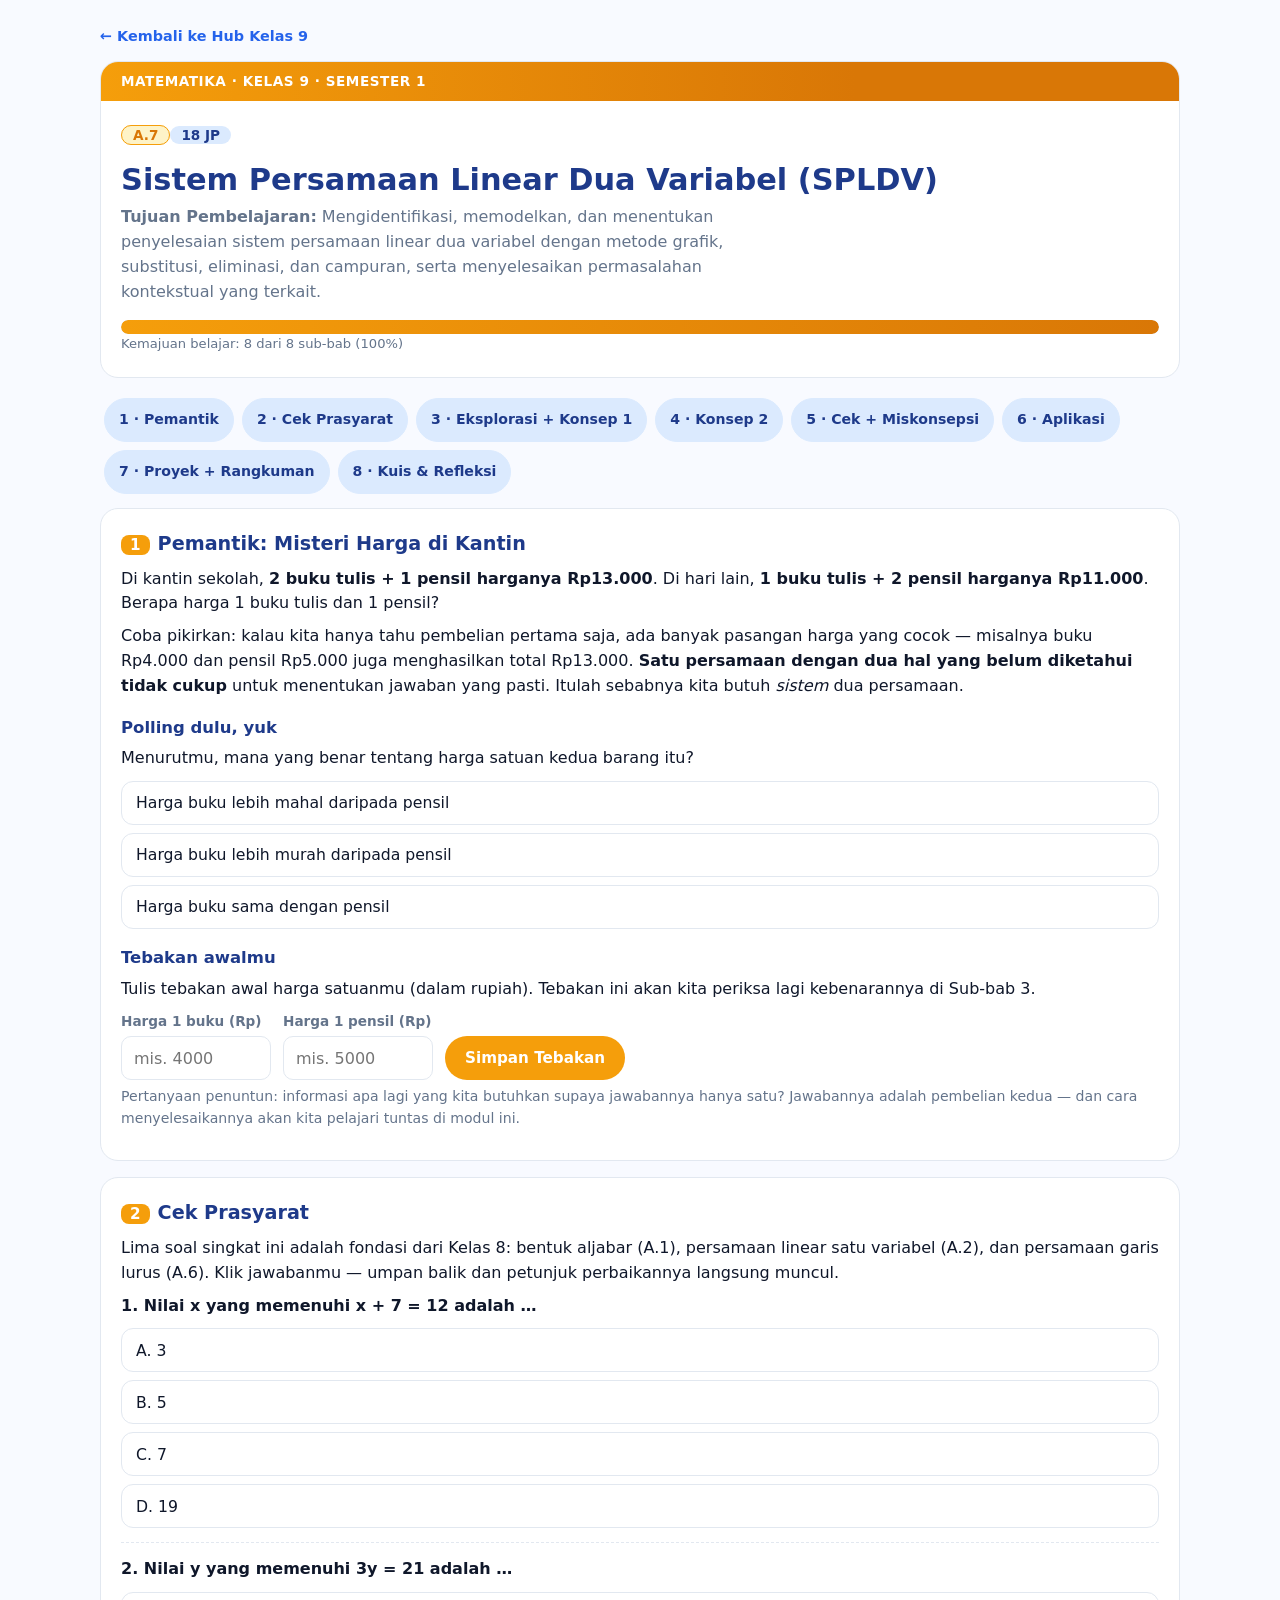
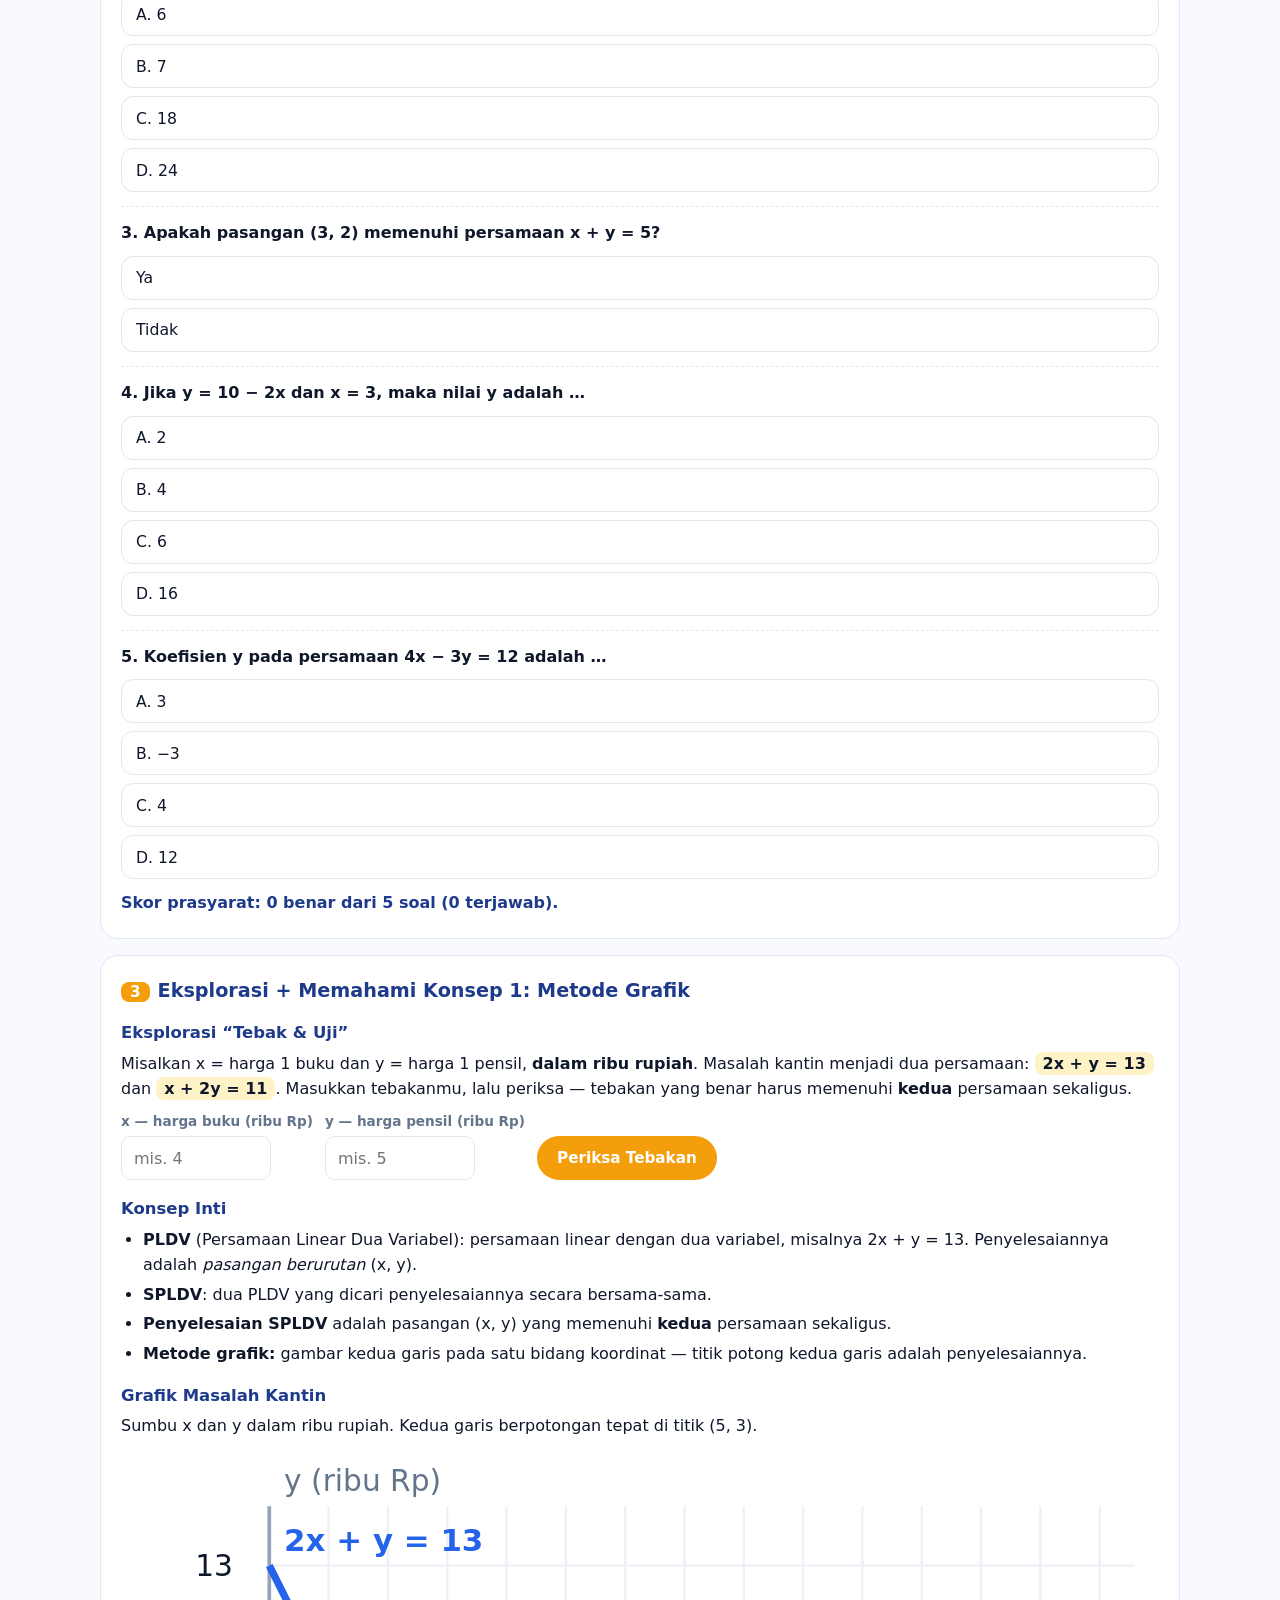
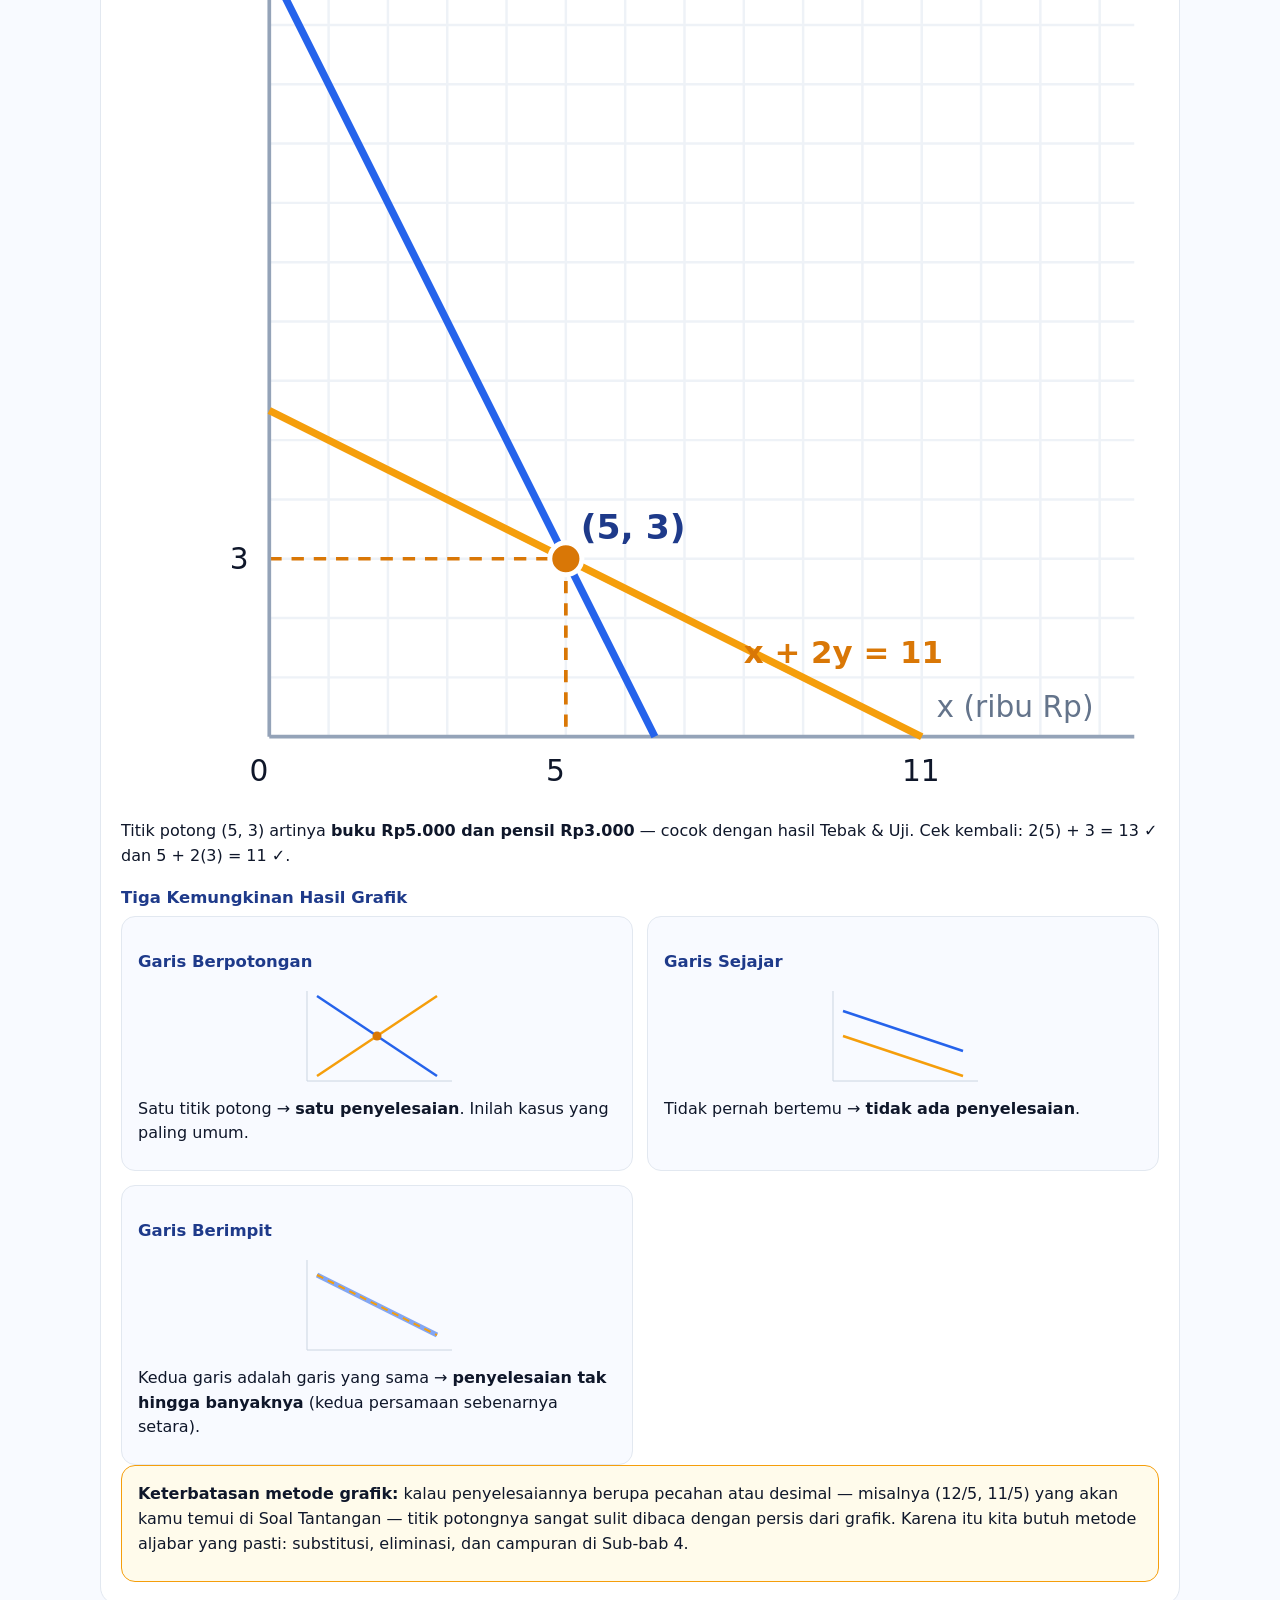
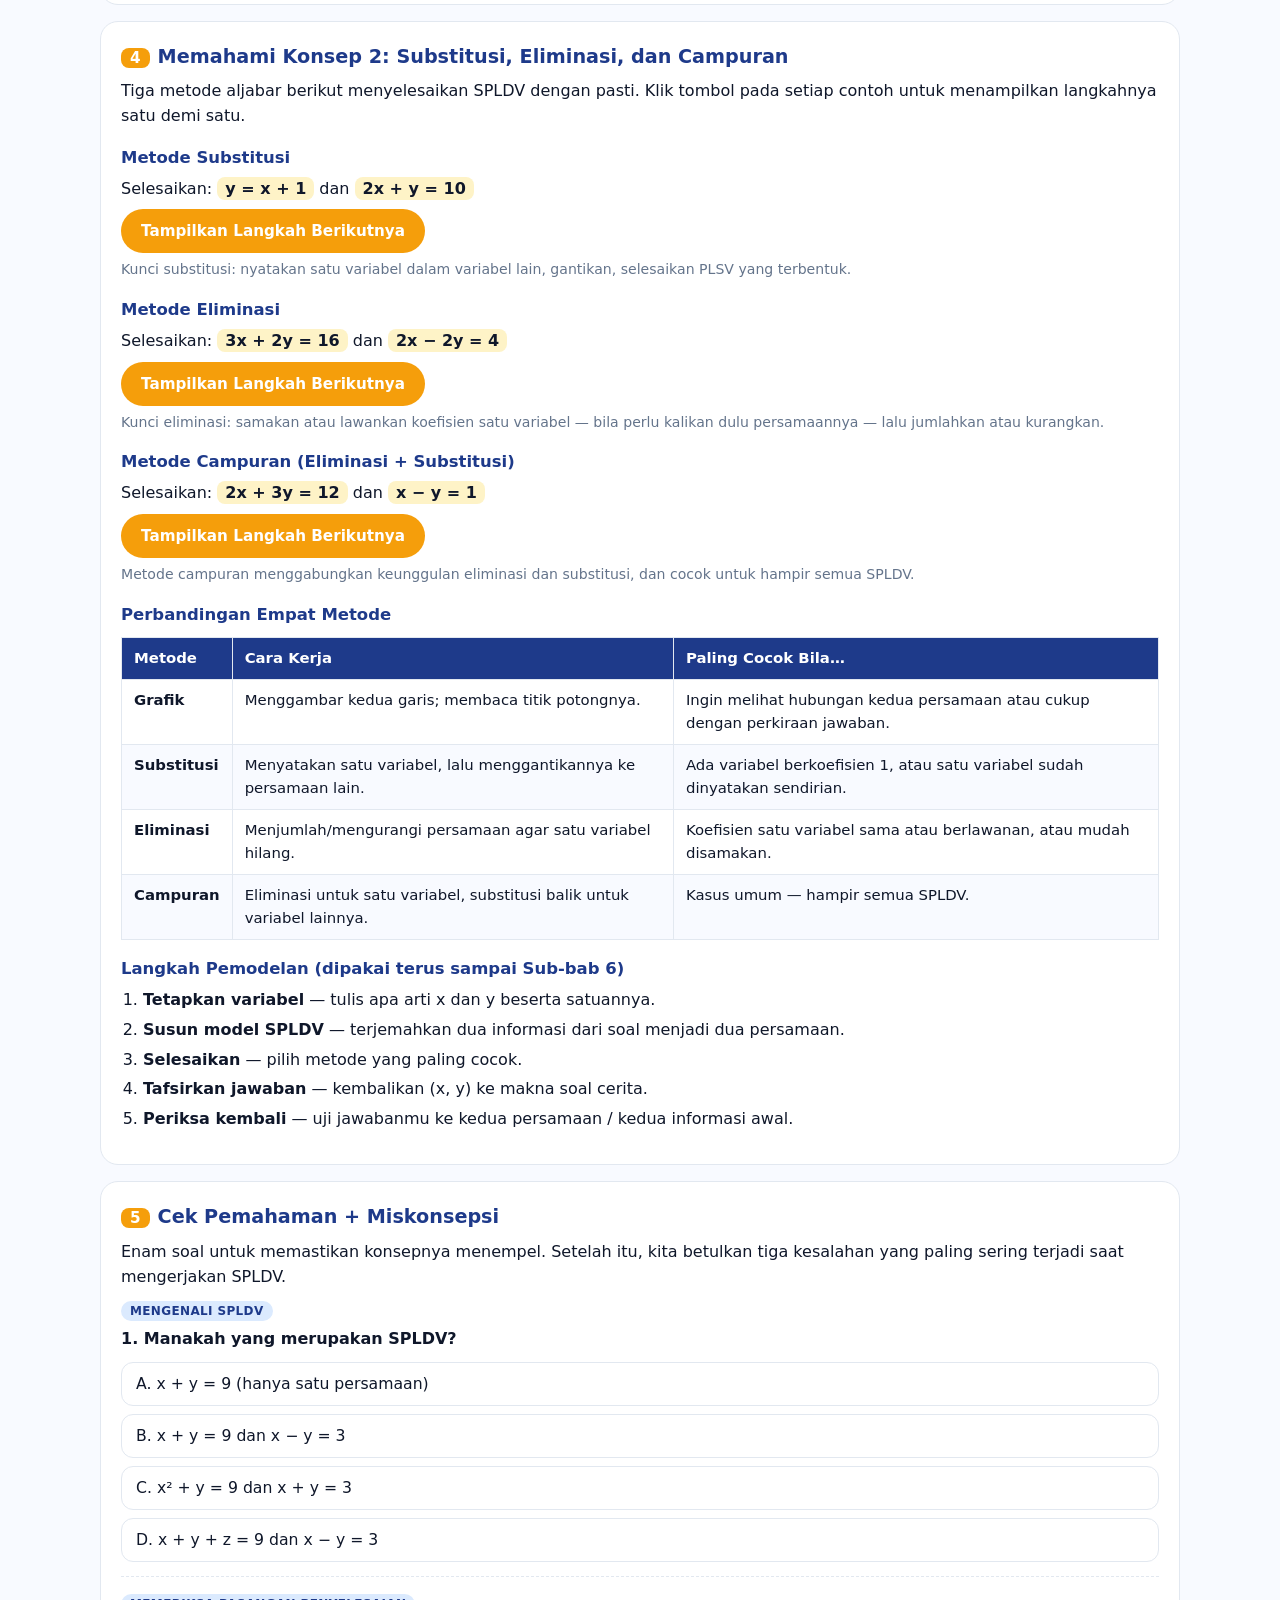
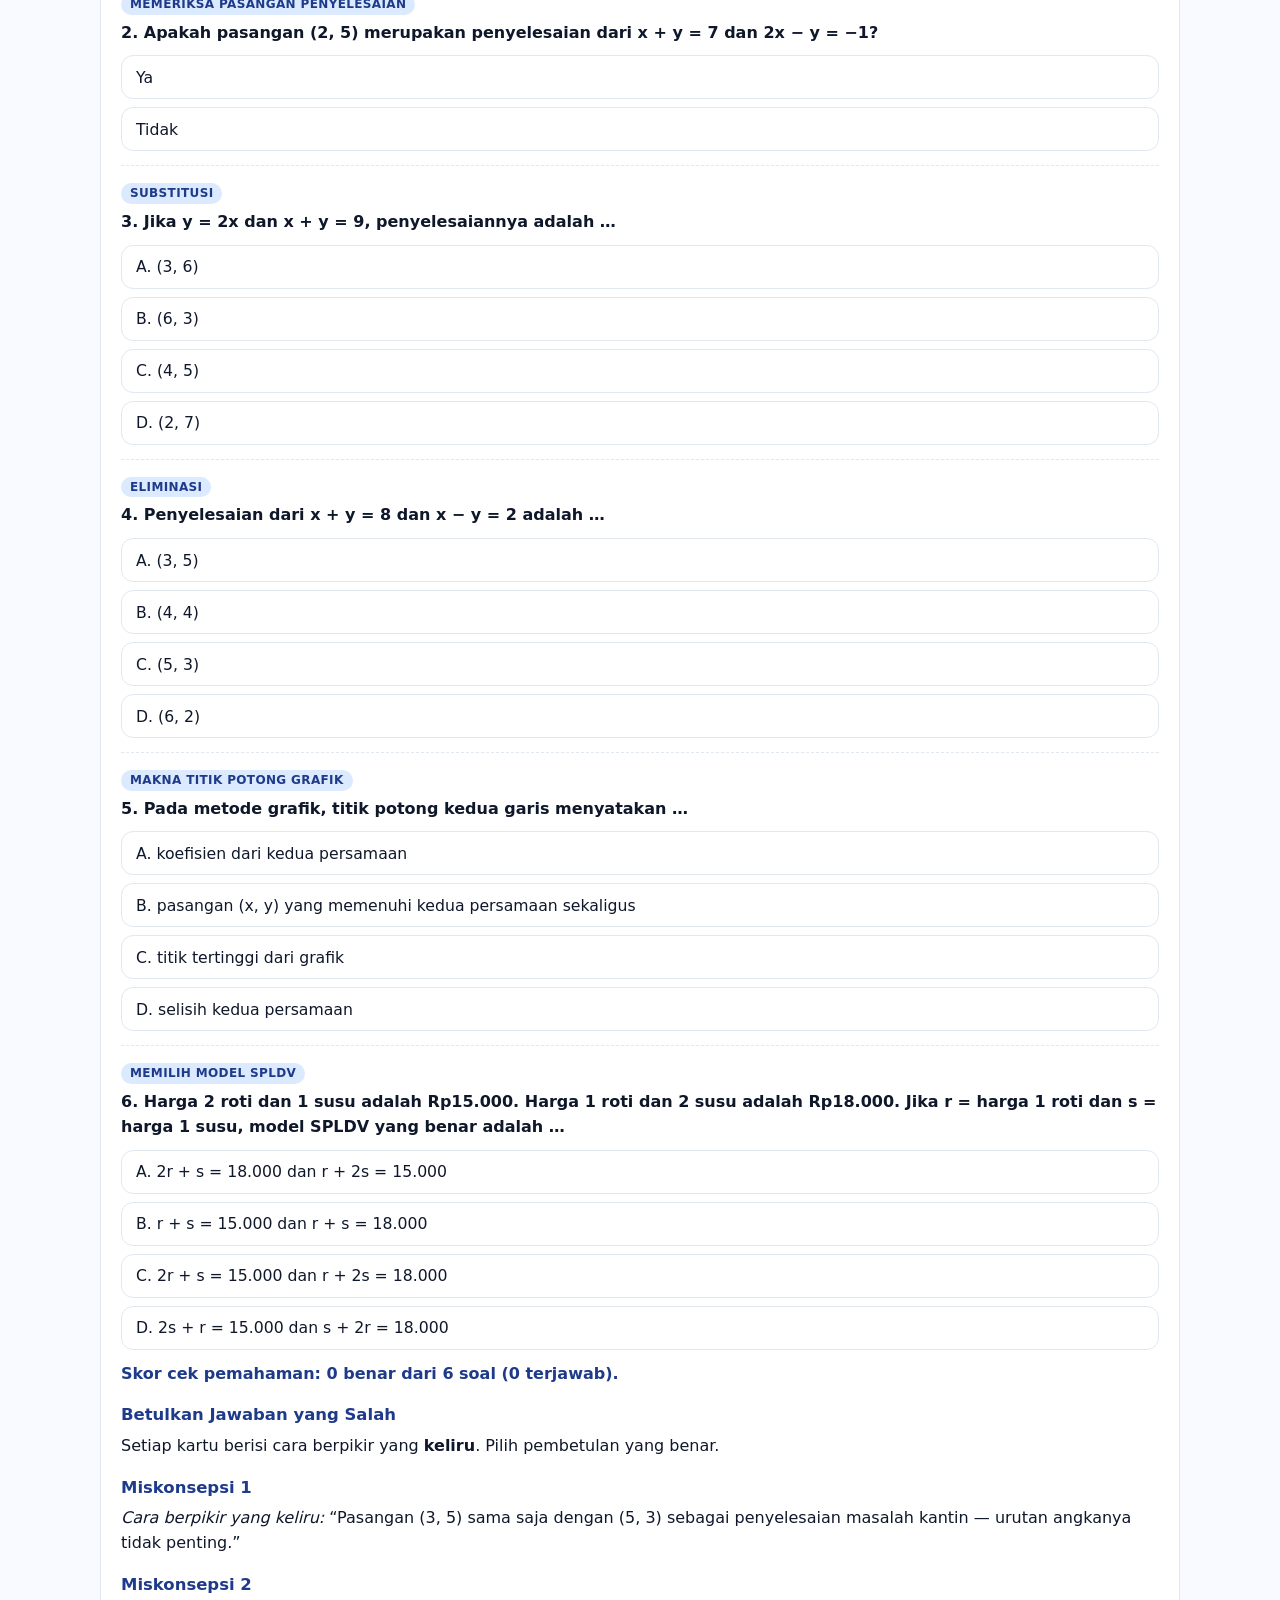
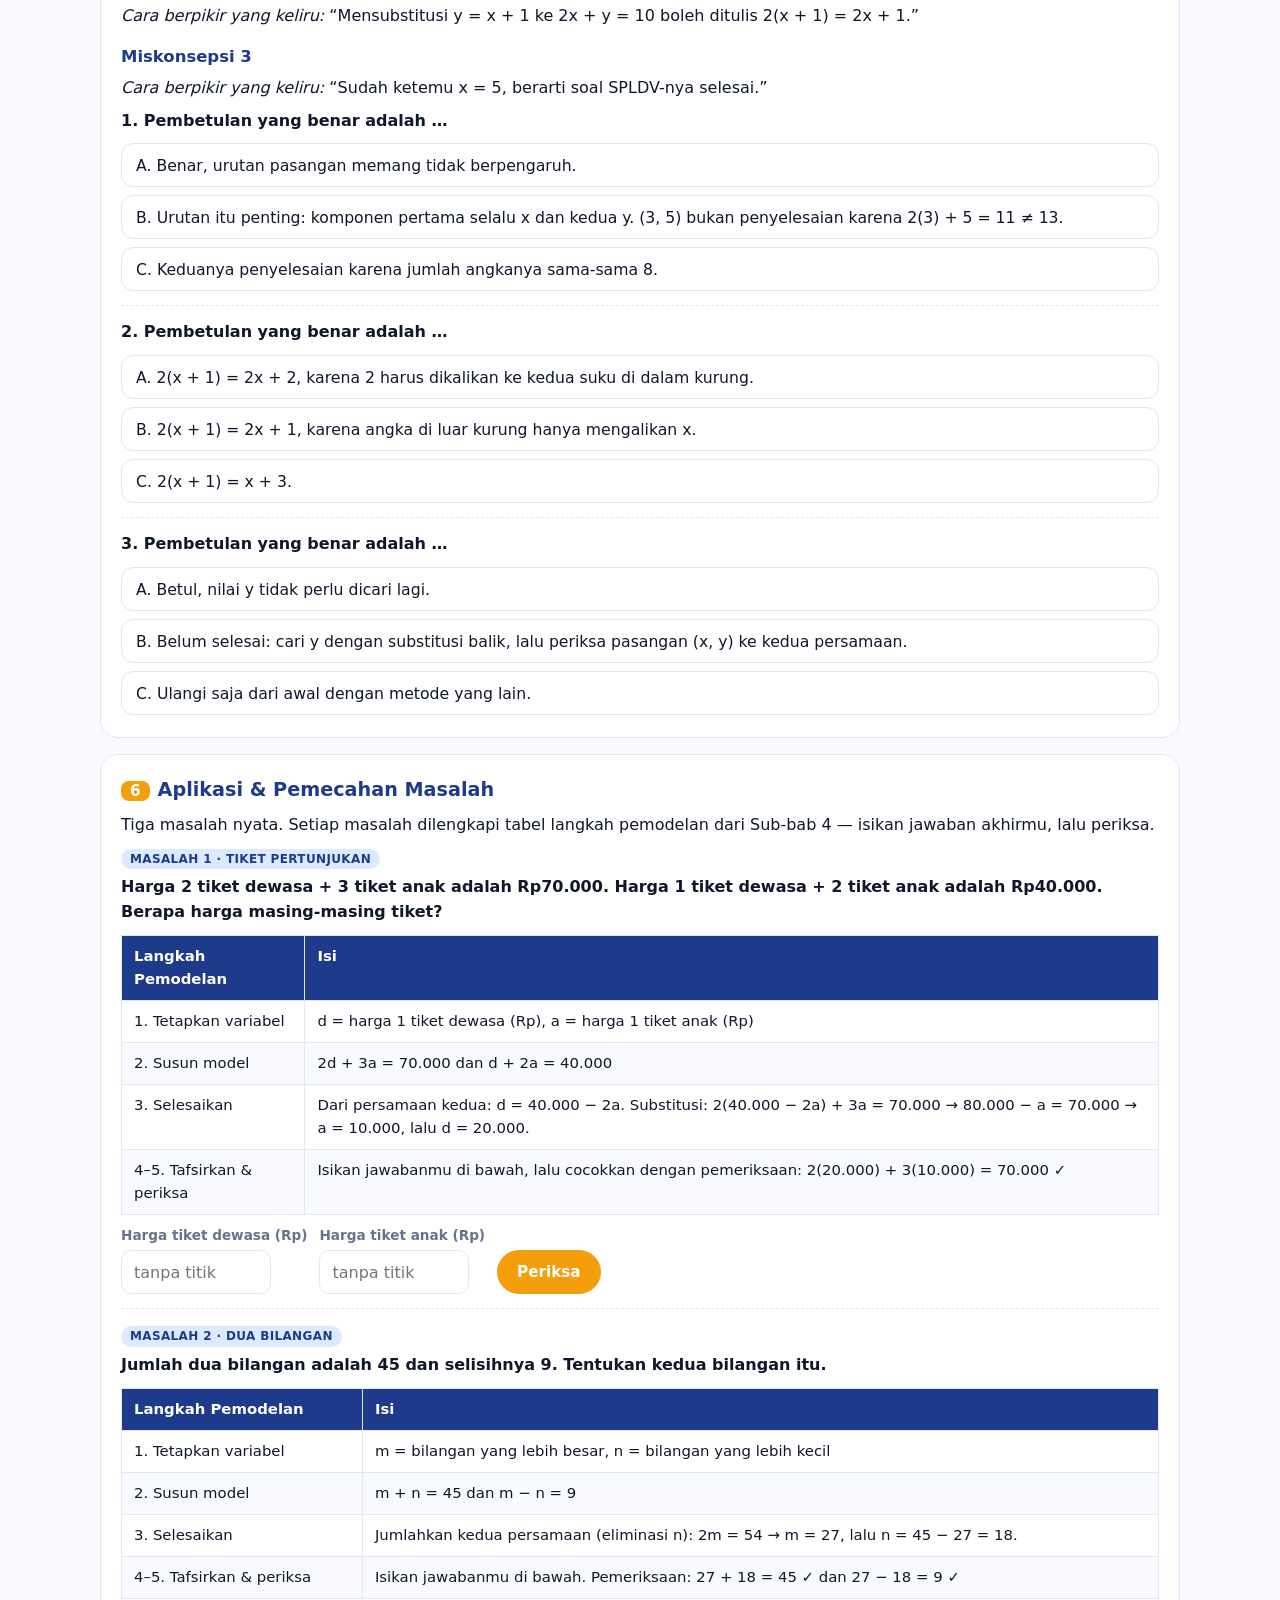
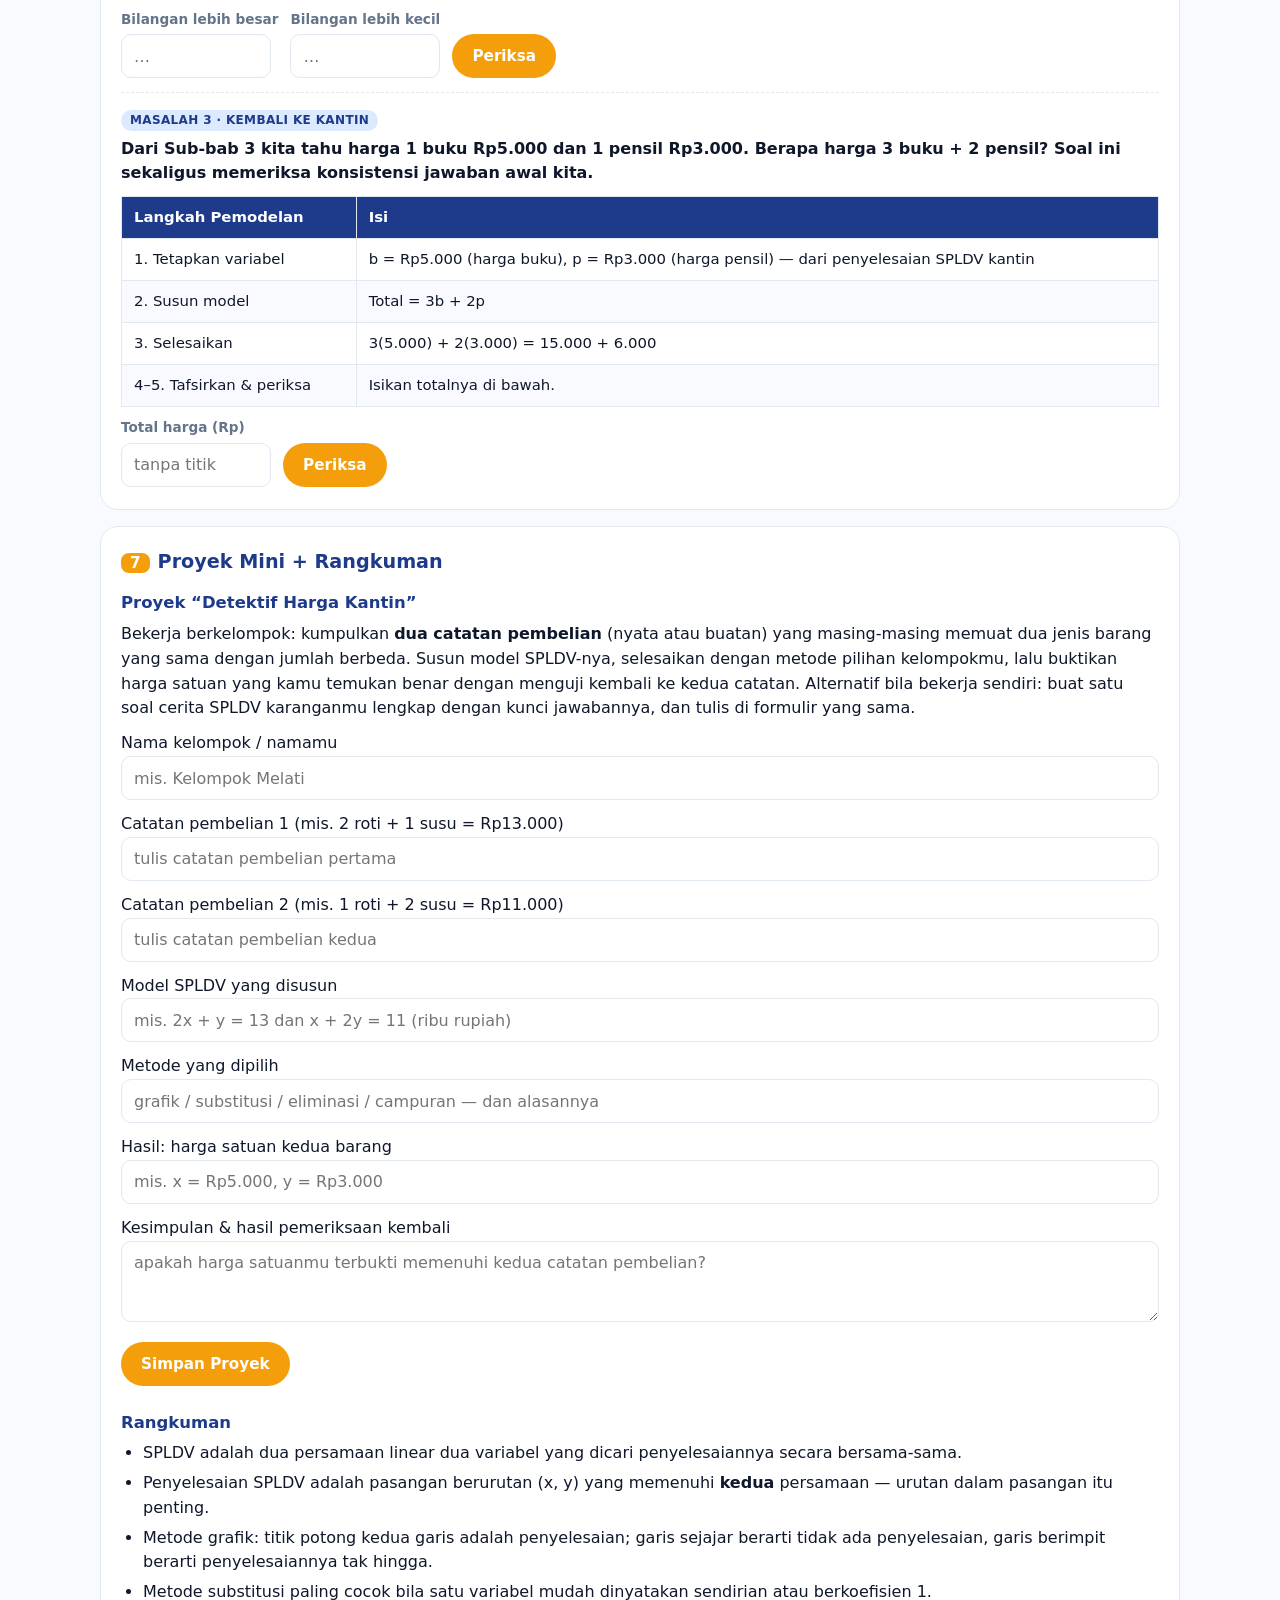
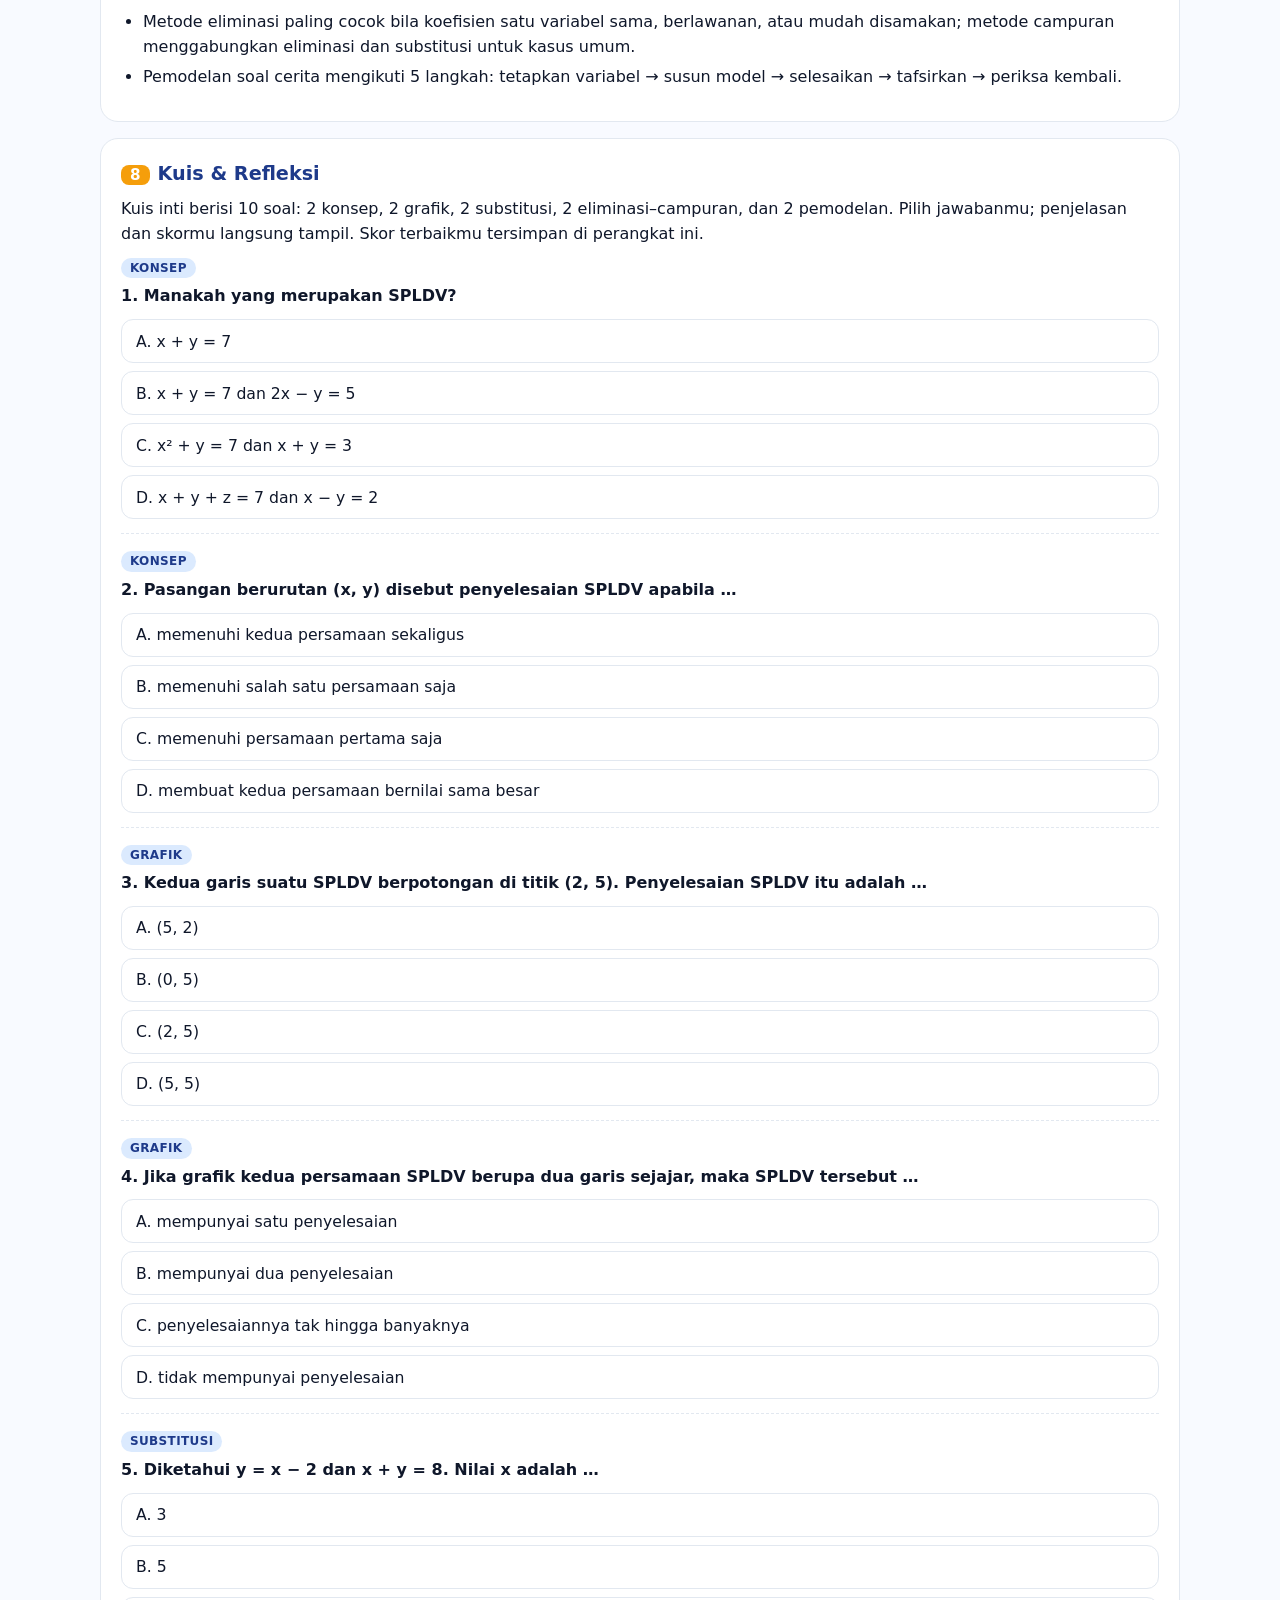
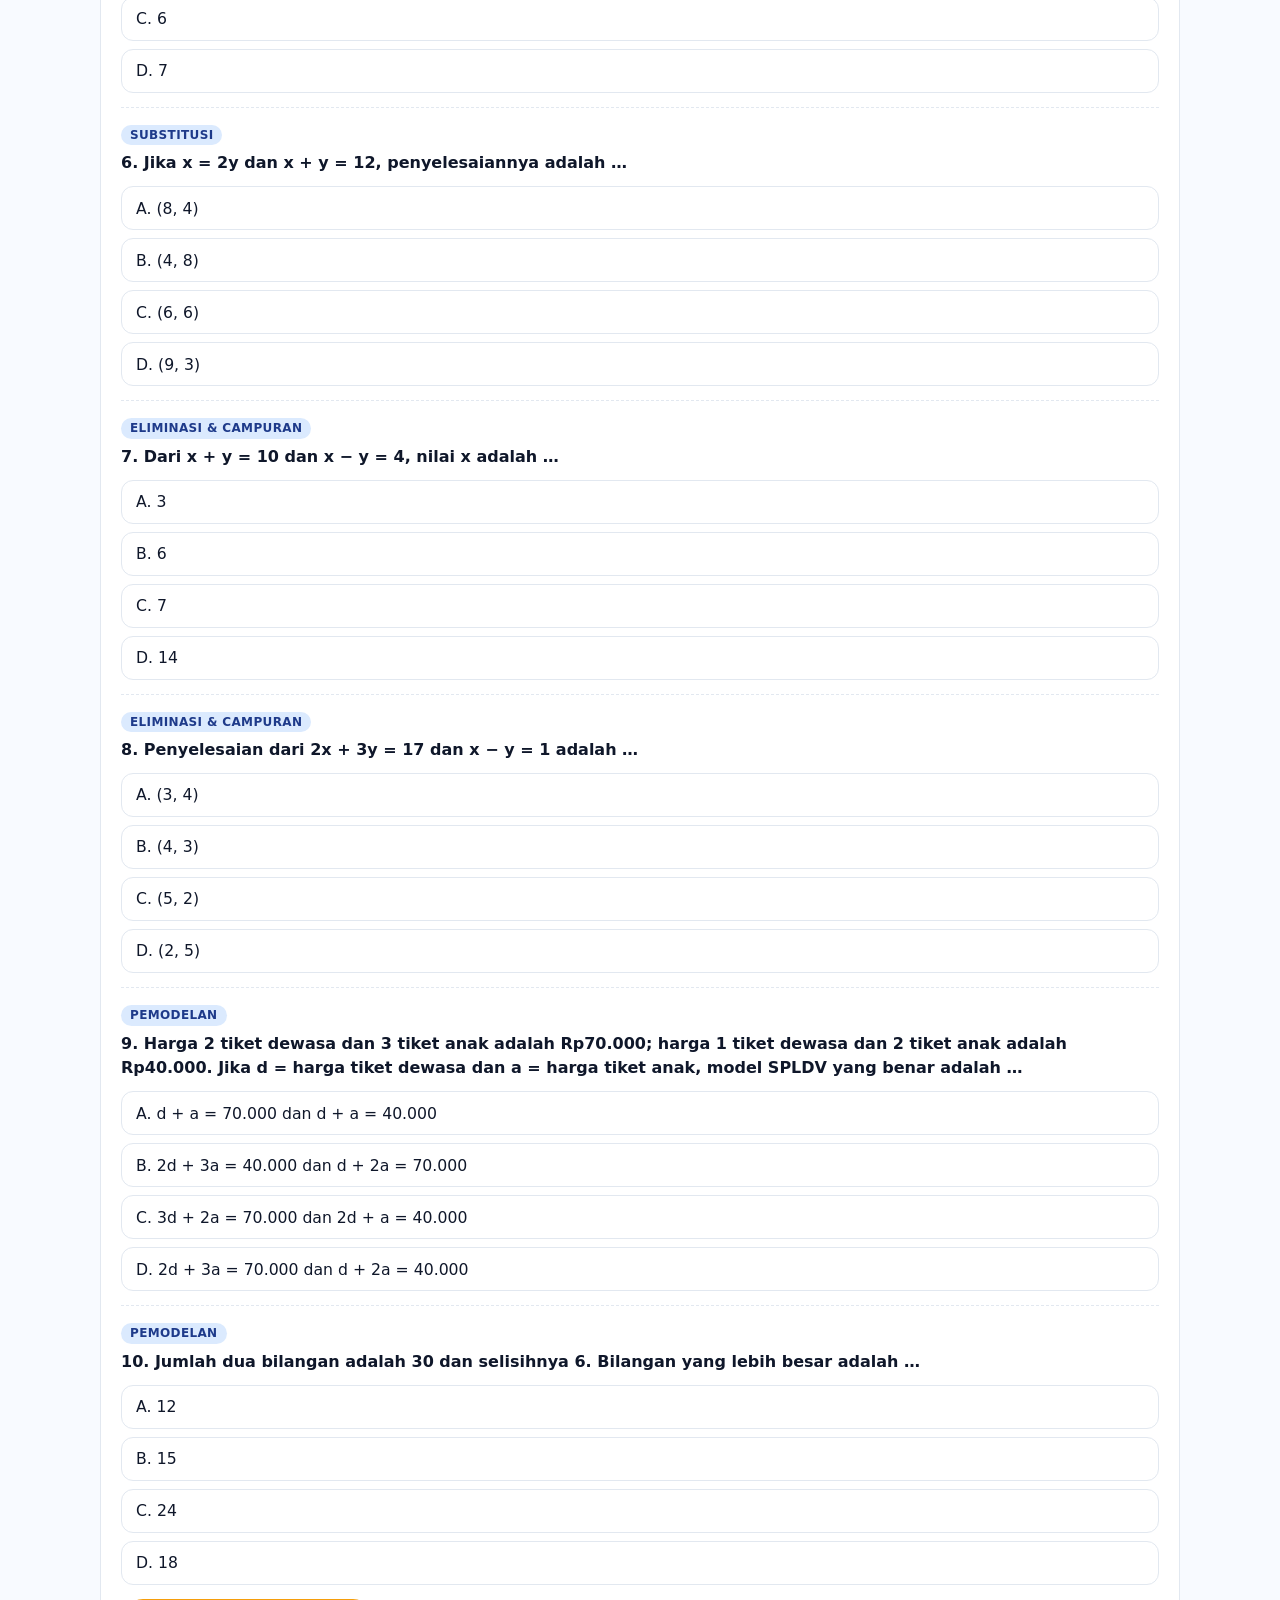
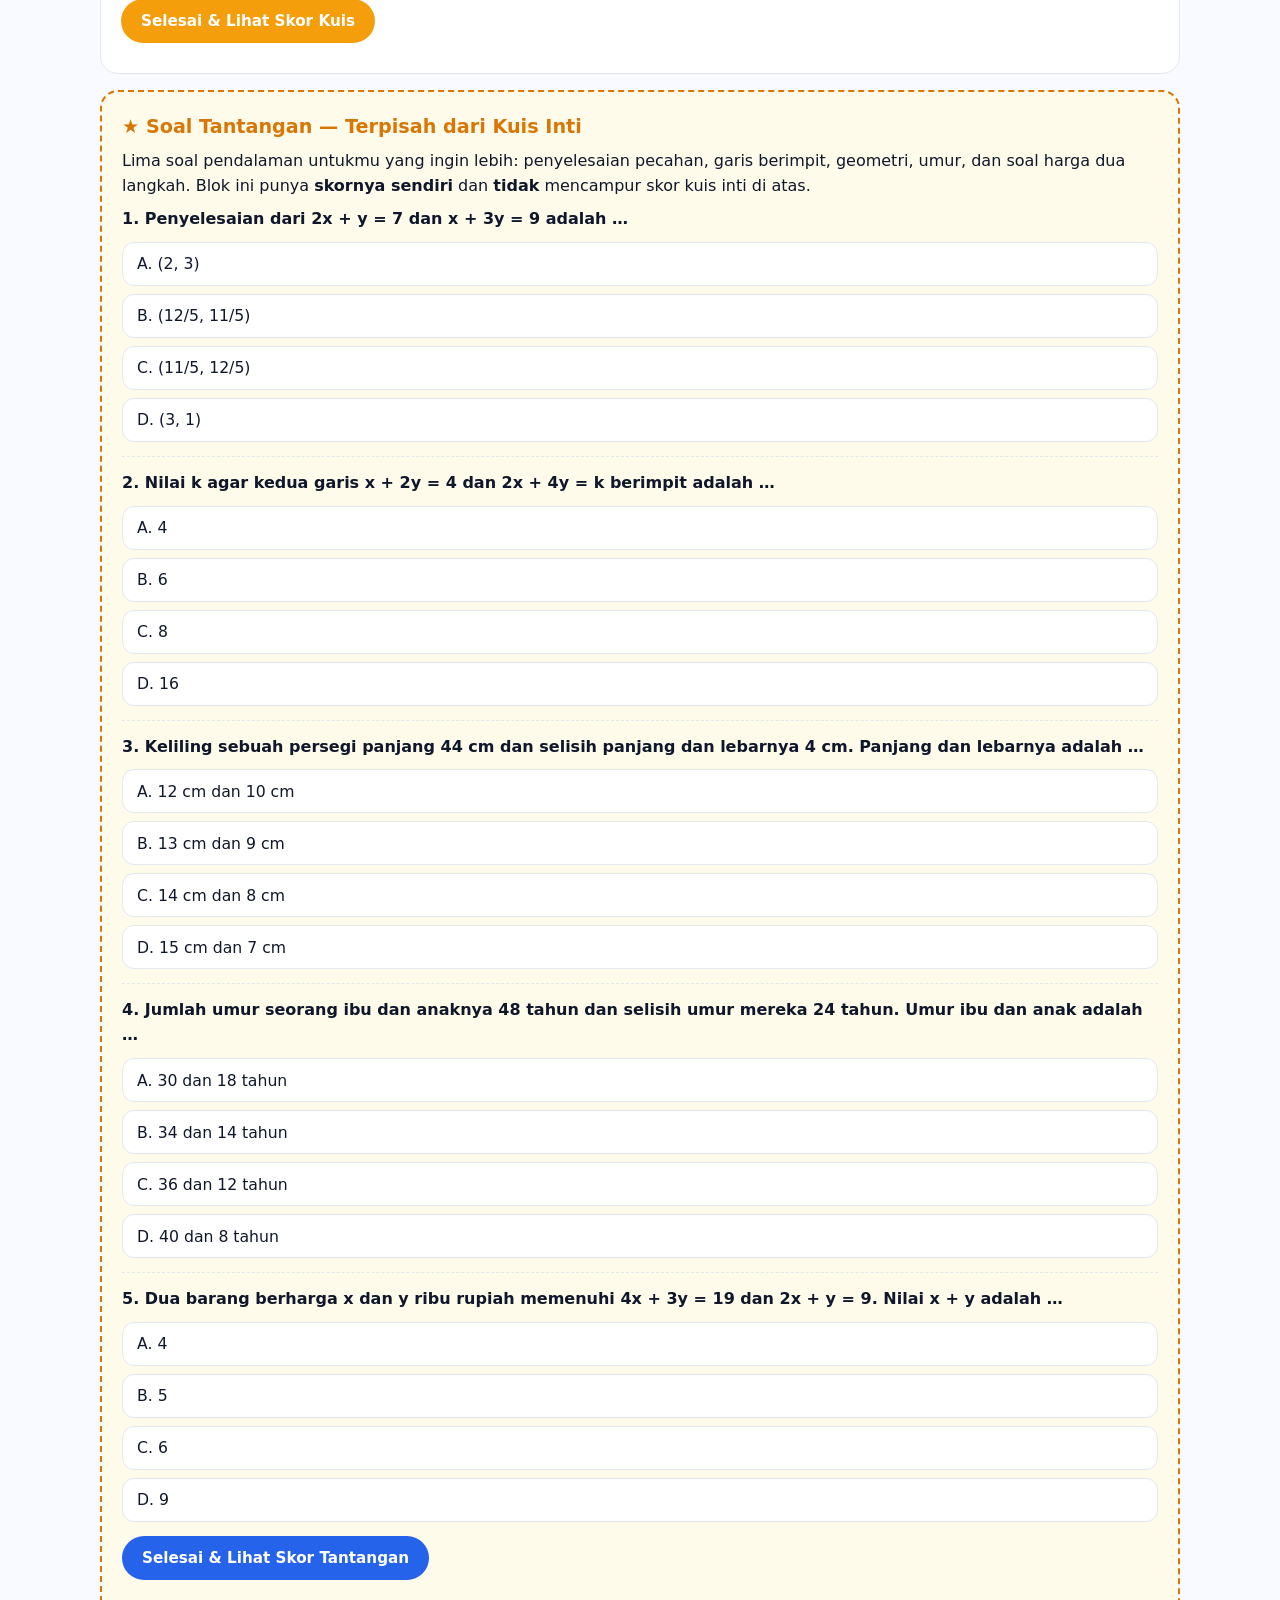
==== kelas-9/a7-spldv/index.html @ bae007e9 "MPI Matematika Kelas 9: hub + prototipe A.7 SPLDV (Biru Samudra, amber dominan)" ====
<!DOCTYPE html>
<html lang="id">
<head>
<meta charset="UTF-8">
<meta name="viewport" content="width=device-width, initial-scale=1.0">
<title>A.7 SPLDV — MPI Matematika Kelas 9</title>
<meta name="description" content="Modul interaktif A.7 Sistem Persamaan Linear Dua Variabel (SPLDV), Matematika Kelas 9, 18 JP.">
<link rel="stylesheet" href="../../assets/css/main.css">
<link rel="stylesheet" href="style.css">
</head>
<body>
<div class="wrap">

  <a class="kembali" href="../../index.html">← Kembali ke Hub Kelas 9</a>

  <header class="modul">
    <div class="pita">Matematika · Kelas 9 · Semester 1</div>
    <div class="isi-header">
      <span class="kode">A.7</span><span class="jp">18 JP</span>
      <h1>Sistem Persamaan Linear Dua Variabel (SPLDV)</h1>
      <p><b>Tujuan Pembelajaran:</b> Mengidentifikasi, memodelkan, dan menentukan penyelesaian sistem persamaan linear dua variabel dengan metode grafik, substitusi, eliminasi, dan campuran, serta menyelesaikan permasalahan kontekstual yang terkait.</p>
      <div class="baris-progres">
        <div class="progres"><div id="bar-progres"></div></div>
        <div class="progres-teks" id="teks-progres">Kemajuan belajar: 0 dari 8 sub-bab</div>
      </div>
    </div>
  </header>

  <nav class="pil" id="pil-sub" aria-label="Navigasi sub-bab">
    <a href="#sub1">1 · Pemantik</a>
    <a href="#sub2">2 · Cek Prasyarat</a>
    <a href="#sub3">3 · Eksplorasi + Konsep 1</a>
    <a href="#sub4">4 · Konsep 2</a>
    <a href="#sub5">5 · Cek + Miskonsepsi</a>
    <a href="#sub6">6 · Aplikasi</a>
    <a href="#sub7">7 · Proyek + Rangkuman</a>
    <a href="#sub8">8 · Kuis &amp; Refleksi</a>
  </nav>

  <!-- ================= SUB-BAB 1 ================= -->
  <section class="kartu" id="sub1">
    <h2><span class="no">1</span>Pemantik: Misteri Harga di Kantin</h2>
    <p>Di kantin sekolah, <b>2 buku tulis + 1 pensil harganya Rp13.000</b>. Di hari lain, <b>1 buku tulis + 2 pensil harganya Rp11.000</b>. Berapa harga 1 buku tulis dan 1 pensil?</p>
    <p>Coba pikirkan: kalau kita hanya tahu pembelian pertama saja, ada banyak pasangan harga yang cocok — misalnya buku Rp4.000 dan pensil Rp5.000 juga menghasilkan total Rp13.000. <b>Satu persamaan dengan dua hal yang belum diketahui tidak cukup</b> untuk menentukan jawaban yang pasti. Itulah sebabnya kita butuh <i>sistem</i> dua persamaan.</p>
    <h3>Polling dulu, yuk</h3>
    <p>Menurutmu, mana yang benar tentang harga satuan kedua barang itu?</p>
    <div class="opsi-grup" id="polling">
      <button class="opsi" data-poll="mahal">Harga buku lebih mahal daripada pensil</button>
      <button class="opsi" data-poll="murah">Harga buku lebih murah daripada pensil</button>
      <button class="opsi" data-poll="sama">Harga buku sama dengan pensil</button>
    </div>
    <div class="umpan info" id="polling-umpan"></div>
    <h3>Tebakan awalmu</h3>
    <p>Tulis tebakan awal harga satuanmu (dalam rupiah). Tebakan ini akan kita periksa lagi kebenarannya di Sub-bab 3.</p>
    <div class="baris-input">
      <div><label for="tebak-buku">Harga 1 buku (Rp)</label><input type="number" id="tebak-buku" min="0" step="100" placeholder="mis. 4000"></div>
      <div><label for="tebak-pensil">Harga 1 pensil (Rp)</label><input type="number" id="tebak-pensil" min="0" step="100" placeholder="mis. 5000"></div>
      <button class="btn btn-amber" id="simpan-tebakan">Simpan Tebakan</button>
      <span class="tersimpan" id="tebakan-tersimpan">Tersimpan ✓</span>
    </div>
    <p class="remedial">Pertanyaan penuntun: informasi apa lagi yang kita butuhkan supaya jawabannya hanya satu? Jawabannya adalah pembelian kedua — dan cara menyelesaikannya akan kita pelajari tuntas di modul ini.</p>
  </section>

  <!-- ================= SUB-BAB 2 ================= -->
  <section class="kartu" id="sub2">
    <h2><span class="no">2</span>Cek Prasyarat</h2>
    <p>Lima soal singkat ini adalah fondasi dari Kelas 8: bentuk aljabar (A.1), persamaan linear satu variabel (A.2), dan persamaan garis lurus (A.6). Klik jawabanmu — umpan balik dan petunjuk perbaikannya langsung muncul.</p>
    <div id="prasyarat-wadah"></div>
    <div class="skor-baris" id="prasyarat-skor"></div>
  </section>

  <!-- ================= SUB-BAB 3 ================= -->
  <section class="kartu" id="sub3">
    <h2><span class="no">3</span>Eksplorasi + Memahami Konsep 1: Metode Grafik</h2>
    <h3>Eksplorasi “Tebak &amp; Uji”</h3>
    <p>Misalkan <span class="mono">x</span> = harga 1 buku dan <span class="mono">y</span> = harga 1 pensil, <b>dalam ribu rupiah</b>. Masalah kantin menjadi dua persamaan: <span class="rumus">2x + y = 13</span> dan <span class="rumus">x + 2y = 11</span>. Masukkan tebakanmu, lalu periksa — tebakan yang benar harus memenuhi <b>kedua</b> persamaan sekaligus.</p>
    <div class="baris-input">
      <div><label for="uji-x">x — harga buku (ribu Rp)</label><input type="number" id="uji-x" step="0.5" placeholder="mis. 4"></div>
      <div><label for="uji-y">y — harga pensil (ribu Rp)</label><input type="number" id="uji-y" step="0.5" placeholder="mis. 5"></div>
      <button class="btn btn-amber" id="tombol-uji">Periksa Tebakan</button>
    </div>
    <div class="umpan info" id="uji-umpan-1"></div>
    <div class="umpan info" id="uji-umpan-2"></div>
    <div class="umpan" id="uji-umpan-hasil"></div>
    <p class="remedial" id="uji-bandingkan"></p>

    <h3>Konsep Inti</h3>
    <ul>
      <li><b>PLDV</b> (Persamaan Linear Dua Variabel): persamaan linear dengan dua variabel, misalnya 2x + y = 13. Penyelesaiannya adalah <i>pasangan berurutan</i> (x, y).</li>
      <li><b>SPLDV</b>: dua PLDV yang dicari penyelesaiannya secara bersama-sama.</li>
      <li><b>Penyelesaian SPLDV</b> adalah pasangan (x, y) yang memenuhi <b>kedua</b> persamaan sekaligus.</li>
      <li><b>Metode grafik:</b> gambar kedua garis pada satu bidang koordinat — titik potong kedua garis adalah penyelesaiannya.</li>
    </ul>

    <h3>Grafik Masalah Kantin</h3>
    <p>Sumbu x dan y dalam ribu rupiah. Kedua garis berpotongan tepat di titik (5, 3).</p>
    <svg viewBox="0 0 420 390" role="img" aria-label="Grafik garis 2x+y=13 dan x+2y=11 berpotongan di titik (5,3)">
      <!-- grid per satuan (skala 24px per satuan, titik asal (60,360)) -->
      <g stroke="#EEF2F7" stroke-width="1">
        <line x1="84" y1="24" x2="84" y2="360"/><line x1="108" y1="24" x2="108" y2="360"/><line x1="132" y1="24" x2="132" y2="360"/><line x1="156" y1="24" x2="156" y2="360"/><line x1="180" y1="24" x2="180" y2="360"/><line x1="204" y1="24" x2="204" y2="360"/><line x1="228" y1="24" x2="228" y2="360"/><line x1="252" y1="24" x2="252" y2="360"/><line x1="276" y1="24" x2="276" y2="360"/><line x1="300" y1="24" x2="300" y2="360"/><line x1="324" y1="24" x2="324" y2="360"/><line x1="348" y1="24" x2="348" y2="360"/><line x1="372" y1="24" x2="372" y2="360"/><line x1="396" y1="24" x2="396" y2="360"/>
        <line x1="60" y1="336" x2="410" y2="336"/><line x1="60" y1="312" x2="410" y2="312"/><line x1="60" y1="288" x2="410" y2="288"/><line x1="60" y1="264" x2="410" y2="264"/><line x1="60" y1="240" x2="410" y2="240"/><line x1="60" y1="216" x2="410" y2="216"/><line x1="60" y1="192" x2="410" y2="192"/><line x1="60" y1="168" x2="410" y2="168"/><line x1="60" y1="144" x2="410" y2="144"/><line x1="60" y1="120" x2="410" y2="120"/><line x1="60" y1="96" x2="410" y2="96"/><line x1="60" y1="72" x2="410" y2="72"/><line x1="60" y1="48" x2="410" y2="48"/>
      </g>
      <!-- garis penuntun ke titik potong -->
      <line x1="180" y1="288" x2="180" y2="360" stroke="#D97706" stroke-width="1.5" stroke-dasharray="5 4"/>
      <line x1="60" y1="288" x2="180" y2="288" stroke="#D97706" stroke-width="1.5" stroke-dasharray="5 4"/>
      <!-- sumbu -->
      <line x1="60" y1="24" x2="60" y2="360" stroke="#94A3B8" stroke-width="1.5"/>
      <line x1="60" y1="360" x2="410" y2="360" stroke="#94A3B8" stroke-width="1.5"/>
      <!-- garis persamaan -->
      <line x1="60" y1="48" x2="216" y2="360" stroke="#2563EB" stroke-width="3"/>
      <line x1="60" y1="228" x2="324" y2="360" stroke="#F59E0B" stroke-width="3"/>
      <circle cx="180" cy="288" r="6.5" fill="#D97706" stroke="#fff" stroke-width="2"/>
      <!-- label -->
      <text x="186" y="280" font-size="14" font-weight="700" fill="#1E3A8A">(5, 3)</text>
      <text x="66" y="42" font-size="12.5" font-weight="700" fill="#2563EB">2x + y = 13</text>
      <text x="252" y="330" font-size="12.5" font-weight="700" fill="#D97706">x + 2y = 11</text>
      <text x="172" y="378" font-size="12" fill="#0F172A">5</text>
      <text x="316" y="378" font-size="12" fill="#0F172A">11</text>
      <text x="44" y="292" font-size="12" fill="#0F172A">3</text>
      <text x="30" y="52" font-size="12" fill="#0F172A">13</text>
      <text x="52" y="378" font-size="12" fill="#0F172A">0</text>
      <text x="330" y="352" font-size="12" fill="#64748B">x (ribu Rp)</text>
      <text x="66" y="18" font-size="12" fill="#64748B">y (ribu Rp)</text>
    </svg>
    <p>Titik potong (5, 3) artinya <b>buku Rp5.000 dan pensil Rp3.000</b> — cocok dengan hasil Tebak &amp; Uji. Cek kembali: 2(5) + 3 = 13 ✓ dan 5 + 2(3) = 11 ✓.</p>

    <h3>Tiga Kemungkinan Hasil Grafik</h3>
    <div class="grid">
      <div class="kotak kartu-kasus">
        <h3>Garis Berpotongan</h3>
        <svg viewBox="0 0 160 110" width="160" role="img" aria-label="Dua garis berpotongan">
          <line x1="10" y1="10" x2="10" y2="100" stroke="#CBD5E1"/><line x1="10" y1="100" x2="155" y2="100" stroke="#CBD5E1"/>
          <line x1="20" y1="15" x2="140" y2="95" stroke="#2563EB" stroke-width="2.5"/>
          <line x1="20" y1="95" x2="140" y2="15" stroke="#F59E0B" stroke-width="2.5"/>
          <circle cx="80" cy="55" r="4.5" fill="#D97706"/>
        </svg>
        <p>Satu titik potong → <b>satu penyelesaian</b>. Inilah kasus yang paling umum.</p>
      </div>
      <div class="kotak kartu-kasus">
        <h3>Garis Sejajar</h3>
        <svg viewBox="0 0 160 110" width="160" role="img" aria-label="Dua garis sejajar">
          <line x1="10" y1="10" x2="10" y2="100" stroke="#CBD5E1"/><line x1="10" y1="100" x2="155" y2="100" stroke="#CBD5E1"/>
          <line x1="20" y1="30" x2="140" y2="70" stroke="#2563EB" stroke-width="2.5"/>
          <line x1="20" y1="55" x2="140" y2="95" stroke="#F59E0B" stroke-width="2.5"/>
        </svg>
        <p>Tidak pernah bertemu → <b>tidak ada penyelesaian</b>.</p>
      </div>
      <div class="kotak kartu-kasus">
        <h3>Garis Berimpit</h3>
        <svg viewBox="0 0 160 110" width="160" role="img" aria-label="Dua garis berimpit">
          <line x1="10" y1="10" x2="10" y2="100" stroke="#CBD5E1"/><line x1="10" y1="100" x2="155" y2="100" stroke="#CBD5E1"/>
          <line x1="20" y1="25" x2="140" y2="85" stroke="#2563EB" stroke-width="5" opacity=".55"/>
          <line x1="20" y1="25" x2="140" y2="85" stroke="#F59E0B" stroke-width="2" stroke-dasharray="7 5"/>
        </svg>
        <p>Kedua garis adalah garis yang sama → <b>penyelesaian tak hingga banyaknya</b> (kedua persamaan sebenarnya setara).</p>
      </div>
    </div>

    <div class="kotak amber">
      <p><b>Keterbatasan metode grafik:</b> kalau penyelesaiannya berupa pecahan atau desimal — misalnya (12/5, 11/5) yang akan kamu temui di Soal Tantangan — titik potongnya sangat sulit dibaca dengan persis dari grafik. Karena itu kita butuh metode aljabar yang pasti: substitusi, eliminasi, dan campuran di Sub-bab 4.</p>
    </div>
  </section>

  <!-- ================= SUB-BAB 4 ================= -->
  <section class="kartu" id="sub4">
    <h2><span class="no">4</span>Memahami Konsep 2: Substitusi, Eliminasi, dan Campuran</h2>
    <p>Tiga metode aljabar berikut menyelesaikan SPLDV dengan pasti. Klik tombol pada setiap contoh untuk menampilkan langkahnya satu demi satu.</p>

    <h3>Metode Substitusi</h3>
    <p>Selesaikan: <span class="rumus">y = x + 1</span> dan <span class="rumus">2x + y = 10</span></p>
    <button class="btn btn-amber btn-langkah" data-target="langkah-substitusi">Tampilkan Langkah Berikutnya</button>
    <div id="langkah-substitusi">
      <div class="langkah"><p><b>Langkah 1:</b> Persamaan pertama sudah menyatakan y sendirian: y = x + 1.</p></div>
      <div class="langkah"><p><b>Langkah 2:</b> Gantikan y pada persamaan kedua: 2x + (x + 1) = 10. Perhatikan tanda kurungnya!</p></div>
      <div class="langkah"><p><b>Langkah 3:</b> 3x + 1 = 10 → 3x = 9 → <b>x = 3</b>.</p></div>
      <div class="langkah"><p><b>Langkah 4:</b> Substitusi balik: y = 3 + 1 = <b>4</b>. Penyelesaiannya (3, 4). Periksa: 2(3) + 4 = 10 ✓.</p></div>
    </div>
    <p class="remedial">Kunci substitusi: nyatakan satu variabel dalam variabel lain, gantikan, selesaikan PLSV yang terbentuk.</p>

    <h3>Metode Eliminasi</h3>
    <p>Selesaikan: <span class="rumus">3x + 2y = 16</span> dan <span class="rumus">2x − 2y = 4</span></p>
    <button class="btn btn-amber btn-langkah" data-target="langkah-eliminasi">Tampilkan Langkah Berikutnya</button>
    <div id="langkah-eliminasi">
      <div class="langkah"><p><b>Langkah 1:</b> Koefisien y adalah +2 dan −2 — berlawanan, jadi kedua persamaan bisa langsung dijumlahkan.</p></div>
      <div class="langkah"><p><b>Langkah 2:</b> (3x + 2x) + (2y − 2y) = 16 + 4 → 5x = 20 → <b>x = 4</b>. Variabel y hilang (tereliminasi).</p></div>
      <div class="langkah"><p><b>Langkah 3:</b> Substitusi x = 4 ke persamaan pertama: 3(4) + 2y = 16 → 12 + 2y = 16 → 2y = 4 → <b>y = 2</b>.</p></div>
      <div class="langkah"><p><b>Langkah 4:</b> Penyelesaiannya (4, 2). Periksa ke persamaan kedua: 2(4) − 2(2) = 4 ✓.</p></div>
    </div>
    <p class="remedial">Kunci eliminasi: samakan atau lawankan koefisien satu variabel — bila perlu kalikan dulu persamaannya — lalu jumlahkan atau kurangkan.</p>

    <h3>Metode Campuran (Eliminasi + Substitusi)</h3>
    <p>Selesaikan: <span class="rumus">2x + 3y = 12</span> dan <span class="rumus">x − y = 1</span></p>
    <button class="btn btn-amber btn-langkah" data-target="langkah-campuran">Tampilkan Langkah Berikutnya</button>
    <div id="langkah-campuran">
      <div class="langkah"><p><b>Langkah 1:</b> Eliminasi x dulu. Kalikan persamaan kedua dengan 2: 2x − 2y = 2.</p></div>
      <div class="langkah"><p><b>Langkah 2:</b> Kurangkan dari persamaan pertama: (2x + 3y) − (2x − 2y) = 12 − 2 → 5y = 10 → <b>y = 2</b>.</p></div>
      <div class="langkah"><p><b>Langkah 3:</b> Substitusi y = 2 ke x − y = 1: x − 2 = 1 → <b>x = 3</b>.</p></div>
      <div class="langkah"><p><b>Langkah 4:</b> Penyelesaiannya (3, 2). Periksa: 2(3) + 3(2) = 12 ✓ dan 3 − 2 = 1 ✓.</p></div>
    </div>
    <p class="remedial">Metode campuran menggabungkan keunggulan eliminasi dan substitusi, dan cocok untuk hampir semua SPLDV.</p>

    <h3>Perbandingan Empat Metode</h3>
    <div class="bungkus-tabel">
      <table>
        <thead><tr><th>Metode</th><th>Cara Kerja</th><th>Paling Cocok Bila…</th></tr></thead>
        <tbody>
          <tr><td><b>Grafik</b></td><td>Menggambar kedua garis; membaca titik potongnya.</td><td>Ingin melihat hubungan kedua persamaan atau cukup dengan perkiraan jawaban.</td></tr>
          <tr><td><b>Substitusi</b></td><td>Menyatakan satu variabel, lalu menggantikannya ke persamaan lain.</td><td>Ada variabel berkoefisien 1, atau satu variabel sudah dinyatakan sendirian.</td></tr>
          <tr><td><b>Eliminasi</b></td><td>Menjumlah/mengurangi persamaan agar satu variabel hilang.</td><td>Koefisien satu variabel sama atau berlawanan, atau mudah disamakan.</td></tr>
          <tr><td><b>Campuran</b></td><td>Eliminasi untuk satu variabel, substitusi balik untuk variabel lainnya.</td><td>Kasus umum — hampir semua SPLDV.</td></tr>
        </tbody>
      </table>
    </div>

    <h3>Langkah Pemodelan (dipakai terus sampai Sub-bab 6)</h3>
    <ol>
      <li><b>Tetapkan variabel</b> — tulis apa arti x dan y beserta satuannya.</li>
      <li><b>Susun model SPLDV</b> — terjemahkan dua informasi dari soal menjadi dua persamaan.</li>
      <li><b>Selesaikan</b> — pilih metode yang paling cocok.</li>
      <li><b>Tafsirkan jawaban</b> — kembalikan (x, y) ke makna soal cerita.</li>
      <li><b>Periksa kembali</b> — uji jawabanmu ke kedua persamaan / kedua informasi awal.</li>
    </ol>
  </section>

  <!-- ================= SUB-BAB 5 ================= -->
  <section class="kartu" id="sub5">
    <h2><span class="no">5</span>Cek Pemahaman + Miskonsepsi</h2>
    <p>Enam soal untuk memastikan konsepnya menempel. Setelah itu, kita betulkan tiga kesalahan yang paling sering terjadi saat mengerjakan SPLDV.</p>
    <div id="cek-wadah"></div>
    <div class="skor-baris" id="cek-skor"></div>

    <h3>Betulkan Jawaban yang Salah</h3>
    <p>Setiap kartu berisi cara berpikir yang <b>keliru</b>. Pilih pembetulan yang benar.</p>
    <div id="miskonsepsi-wadah"></div>
  </section>

  <!-- ================= SUB-BAB 6 ================= -->
  <section class="kartu" id="sub6">
    <h2><span class="no">6</span>Aplikasi &amp; Pemecahan Masalah</h2>
    <p>Tiga masalah nyata. Setiap masalah dilengkapi tabel langkah pemodelan dari Sub-bab 4 — isikan jawaban akhirmu, lalu periksa.</p>

    <div class="soal">
      <span class="tagik">Masalah 1 · Tiket Pertunjukan</span>
      <p class="tanya">Harga 2 tiket dewasa + 3 tiket anak adalah Rp70.000. Harga 1 tiket dewasa + 2 tiket anak adalah Rp40.000. Berapa harga masing-masing tiket?</p>
      <div class="bungkus-tabel">
        <table>
          <thead><tr><th>Langkah Pemodelan</th><th>Isi</th></tr></thead>
          <tbody>
            <tr><td>1. Tetapkan variabel</td><td>d = harga 1 tiket dewasa (Rp), a = harga 1 tiket anak (Rp)</td></tr>
            <tr><td>2. Susun model</td><td>2d + 3a = 70.000 dan d + 2a = 40.000</td></tr>
            <tr><td>3. Selesaikan</td><td>Dari persamaan kedua: d = 40.000 − 2a. Substitusi: 2(40.000 − 2a) + 3a = 70.000 → 80.000 − a = 70.000 → a = 10.000, lalu d = 20.000.</td></tr>
            <tr><td>4–5. Tafsirkan &amp; periksa</td><td>Isikan jawabanmu di bawah, lalu cocokkan dengan pemeriksaan: 2(20.000) + 3(10.000) = 70.000 ✓</td></tr>
          </tbody>
        </table>
      </div>
      <div class="baris-input">
        <div><label for="apl1-dewasa">Harga tiket dewasa (Rp)</label><input type="number" id="apl1-dewasa" min="0" step="1000" placeholder="tanpa titik"></div>
        <div><label for="apl1-anak">Harga tiket anak (Rp)</label><input type="number" id="apl1-anak" min="0" step="1000" placeholder="tanpa titik"></div>
        <button class="btn btn-amber btn-aplikasi" data-aplikasi="1">Periksa</button>
      </div>
      <div class="umpan" id="apl-umpan-1"></div>
    </div>

    <div class="soal">
      <span class="tagik">Masalah 2 · Dua Bilangan</span>
      <p class="tanya">Jumlah dua bilangan adalah 45 dan selisihnya 9. Tentukan kedua bilangan itu.</p>
      <div class="bungkus-tabel">
        <table>
          <thead><tr><th>Langkah Pemodelan</th><th>Isi</th></tr></thead>
          <tbody>
            <tr><td>1. Tetapkan variabel</td><td>m = bilangan yang lebih besar, n = bilangan yang lebih kecil</td></tr>
            <tr><td>2. Susun model</td><td>m + n = 45 dan m − n = 9</td></tr>
            <tr><td>3. Selesaikan</td><td>Jumlahkan kedua persamaan (eliminasi n): 2m = 54 → m = 27, lalu n = 45 − 27 = 18.</td></tr>
            <tr><td>4–5. Tafsirkan &amp; periksa</td><td>Isikan jawabanmu di bawah. Pemeriksaan: 27 + 18 = 45 ✓ dan 27 − 18 = 9 ✓</td></tr>
          </tbody>
        </table>
      </div>
      <div class="baris-input">
        <div><label for="apl2-besar">Bilangan lebih besar</label><input type="number" id="apl2-besar" placeholder="…"></div>
        <div><label for="apl2-kecil">Bilangan lebih kecil</label><input type="number" id="apl2-kecil" placeholder="…"></div>
        <button class="btn btn-amber btn-aplikasi" data-aplikasi="2">Periksa</button>
      </div>
      <div class="umpan" id="apl-umpan-2"></div>
    </div>

    <div class="soal">
      <span class="tagik">Masalah 3 · Kembali ke Kantin</span>
      <p class="tanya">Dari Sub-bab 3 kita tahu harga 1 buku Rp5.000 dan 1 pensil Rp3.000. Berapa harga 3 buku + 2 pensil? Soal ini sekaligus memeriksa konsistensi jawaban awal kita.</p>
      <div class="bungkus-tabel">
        <table>
          <thead><tr><th>Langkah Pemodelan</th><th>Isi</th></tr></thead>
          <tbody>
            <tr><td>1. Tetapkan variabel</td><td>b = Rp5.000 (harga buku), p = Rp3.000 (harga pensil) — dari penyelesaian SPLDV kantin</td></tr>
            <tr><td>2. Susun model</td><td>Total = 3b + 2p</td></tr>
            <tr><td>3. Selesaikan</td><td>3(5.000) + 2(3.000) = 15.000 + 6.000</td></tr>
            <tr><td>4–5. Tafsirkan &amp; periksa</td><td>Isikan totalnya di bawah.</td></tr>
          </tbody>
        </table>
      </div>
      <div class="baris-input">
        <div><label for="apl3-total">Total harga (Rp)</label><input type="number" id="apl3-total" min="0" step="1000" placeholder="tanpa titik"></div>
        <button class="btn btn-amber btn-aplikasi" data-aplikasi="3">Periksa</button>
      </div>
      <div class="umpan" id="apl-umpan-3"></div>
    </div>
  </section>

  <!-- ================= SUB-BAB 7 ================= -->
  <section class="kartu" id="sub7">
    <h2><span class="no">7</span>Proyek Mini + Rangkuman</h2>
    <h3>Proyek “Detektif Harga Kantin”</h3>
    <p>Bekerja berkelompok: kumpulkan <b>dua catatan pembelian</b> (nyata atau buatan) yang masing-masing memuat dua jenis barang yang sama dengan jumlah berbeda. Susun model SPLDV-nya, selesaikan dengan metode pilihan kelompokmu, lalu buktikan harga satuan yang kamu temukan benar dengan menguji kembali ke kedua catatan. Alternatif bila bekerja sendiri: buat satu soal cerita SPLDV karanganmu lengkap dengan kunci jawabannya, dan tulis di formulir yang sama.</p>
    <form class="form-proyek" id="form-proyek">
      <div><label for="proyek-kelompok">Nama kelompok / namamu</label><input type="text" id="proyek-kelompok" placeholder="mis. Kelompok Melati"></div>
      <div><label for="proyek-beli1">Catatan pembelian 1 (mis. 2 roti + 1 susu = Rp13.000)</label><input type="text" id="proyek-beli1" placeholder="tulis catatan pembelian pertama"></div>
      <div><label for="proyek-beli2">Catatan pembelian 2 (mis. 1 roti + 2 susu = Rp11.000)</label><input type="text" id="proyek-beli2" placeholder="tulis catatan pembelian kedua"></div>
      <div><label for="proyek-model">Model SPLDV yang disusun</label><input type="text" id="proyek-model" placeholder="mis. 2x + y = 13 dan x + 2y = 11 (ribu rupiah)"></div>
      <div><label for="proyek-metode">Metode yang dipilih</label><input type="text" id="proyek-metode" placeholder="grafik / substitusi / eliminasi / campuran — dan alasannya"></div>
      <div><label for="proyek-hasil">Hasil: harga satuan kedua barang</label><input type="text" id="proyek-hasil" placeholder="mis. x = Rp5.000, y = Rp3.000"></div>
      <div><label for="proyek-simpulan">Kesimpulan &amp; hasil pemeriksaan kembali</label><textarea id="proyek-simpulan" rows="3" placeholder="apakah harga satuanmu terbukti memenuhi kedua catatan pembelian?"></textarea></div>
      <p><button type="button" class="btn btn-amber" id="simpan-proyek">Simpan Proyek</button> <span class="tersimpan" id="proyek-tersimpan">Tersimpan ✓</span></p>
    </form>

    <h3>Rangkuman</h3>
    <ul>
      <li>SPLDV adalah dua persamaan linear dua variabel yang dicari penyelesaiannya secara bersama-sama.</li>
      <li>Penyelesaian SPLDV adalah pasangan berurutan (x, y) yang memenuhi <b>kedua</b> persamaan — urutan dalam pasangan itu penting.</li>
      <li>Metode grafik: titik potong kedua garis adalah penyelesaian; garis sejajar berarti tidak ada penyelesaian, garis berimpit berarti penyelesaiannya tak hingga.</li>
      <li>Metode substitusi paling cocok bila satu variabel mudah dinyatakan sendirian atau berkoefisien 1.</li>
      <li>Metode eliminasi paling cocok bila koefisien satu variabel sama, berlawanan, atau mudah disamakan; metode campuran menggabungkan eliminasi dan substitusi untuk kasus umum.</li>
      <li>Pemodelan soal cerita mengikuti 5 langkah: tetapkan variabel → susun model → selesaikan → tafsirkan → periksa kembali.</li>
    </ul>
  </section>

  <!-- ================= SUB-BAB 8 ================= -->
  <section class="kartu" id="sub8">
    <h2><span class="no">8</span>Kuis &amp; Refleksi</h2>
    <p>Kuis inti berisi 10 soal: 2 konsep, 2 grafik, 2 substitusi, 2 eliminasi–campuran, dan 2 pemodelan. Pilih jawabanmu; penjelasan dan skormu langsung tampil. Skor terbaikmu tersimpan di perangkat ini.</p>
    <div id="kuis-wadah"></div>
    <p style="margin-top:14px;"><button class="btn btn-amber" id="selesai-kuis">Selesai &amp; Lihat Skor Kuis</button></p>
    <div class="umpan" id="kuis-hasil"></div>
  </section>

  <section class="kartu tantangan" id="sub8-tantangan">
    <h2>★ Soal Tantangan — Terpisah dari Kuis Inti</h2>
    <p>Lima soal pendalaman untukmu yang ingin lebih: penyelesaian pecahan, garis berimpit, geometri, umur, dan soal harga dua langkah. Blok ini punya <b>skornya sendiri</b> dan <b>tidak</b> mencampur skor kuis inti di atas.</p>
    <div id="tantangan-wadah"></div>
    <p style="margin-top:14px;"><button class="btn btn-biru" id="selesai-tantangan">Selesai &amp; Lihat Skor Tantangan</button></p>
    <div class="umpan" id="tantangan-hasil"></div>

    <h3>Refleksi</h3>
    <p>Tiga pertanyaan untuk menutup modul ini. Jawabanmu tersimpan di perangkat ini.</p>
    <div class="refleksi">
      <div><label for="refleksi-1">1. Metode mana yang paling mudah bagimu, dan mengapa?</label><textarea id="refleksi-1" rows="3" placeholder="tulis refleksimu…"></textarea></div>
      <div><label for="refleksi-2">2. Miskonsepsi mana di Sub-bab 5 yang tadi sempat kamu lakukan?</label><textarea id="refleksi-2" rows="3" placeholder="tulis refleksimu…"></textarea></div>
      <div><label for="refleksi-3">3. Seberapa yakin kamu bisa memodelkan soal cerita SPLDV sendiri? Apa yang masih ingin kamu latih?</label><textarea id="refleksi-3" rows="3" placeholder="tulis refleksimu…"></textarea></div>
      <p><button type="button" class="btn btn-amber" id="simpan-refleksi">Simpan Refleksi</button> <span class="tersimpan" id="refleksi-tersimpan">Tersimpan ✓</span></p>
    </div>
  </section>

  <footer class="situs">Modul A.7 SPLDV · MPI Matematika Kelas 9 · ATP Matematika Fase D MGMP Matematika SMP Kabupaten Lampung Tengah, TP 2026/2027</footer>
</div>
<script src="script.js"></script>
</body>
</html>
---- assets/css/main.css ----
/* MPI Matematika Kelas 9 — gaya bersama (hub)
   Palet Biru Samudra dengan amber lebih dominan (identitas Kelas 9) */
:root{
  --biru:#2563EB; --biru-gelap:#1E3A8A; --biru-lembut:#DBEAFE;
  --amber:#F59E0B; --amber-gelap:#D97706; --amber-lembut:#FEF3C7;
  --latar:#F8FAFF; --tinta:#0F172A; --abu:#64748B; --garis:#E2E8F0;
  --hijau:#15803D; --hijau-lembut:#DCFCE7; --merah:#B91C1C; --merah-lembut:#FEE2E2;
  --radius:18px; --wrap:1120px; --sentuh:44px;
}
*{box-sizing:border-box; margin:0; padding:0;}
html{scroll-behavior:smooth;}
body{
  font-family:"Plus Jakarta Sans","Segoe UI",system-ui,-apple-system,Arial,sans-serif;
  background:var(--latar); color:var(--tinta); line-height:1.55;
  overflow-x:hidden;
}
img,svg{max-width:100%; height:auto;}
a{color:var(--biru);}
button{font-family:inherit; cursor:pointer;}
input,select,textarea{font-family:inherit; font-size:1rem;}
:focus-visible{outline:3px solid var(--amber); outline-offset:2px;}

.wrap{max-width:var(--wrap); margin:0 auto; padding:20px 16px 56px;}

/* ===== Pita + header hub ===== */
.pita-kelas{
  background:linear-gradient(90deg, var(--amber) 0%, var(--amber-gelap) 75%);
  color:#fff; border-radius:12px; padding:10px 16px;
  font-weight:800; letter-spacing:.05em; font-size:.88rem; text-transform:uppercase;
  display:flex; justify-content:space-between; flex-wrap:wrap; gap:6px;
}
.hero{
  margin-top:16px; background:#fff; border:1px solid var(--garis);
  border-radius:var(--radius); padding:26px 22px;
}
.hero h1{color:var(--biru-gelap); font-size:1.9rem; line-height:1.25; margin-bottom:8px;}
.hero h1 .sorot{color:var(--amber-gelap);}
.hero p{color:var(--abu); max-width:66ch;}
.lencana{display:inline-block; background:var(--amber-lembut); color:var(--amber-gelap);
  border:1.5px solid var(--amber); font-weight:800; padding:2px 12px; border-radius:999px;
  font-size:.82rem; margin-bottom:12px;}
.ringkasan{
  margin-top:16px; display:flex; flex-wrap:wrap; gap:10px; align-items:center;
  background:var(--amber-lembut); border:1.5px solid var(--amber); border-radius:14px; padding:12px 16px;
  font-size:.95rem;
}
.ringkasan b{color:var(--amber-gelap);}

/* ===== Pencarian ===== */
.cari{margin:20px 0 6px; display:flex; gap:10px; flex-wrap:wrap;}
.cari input{
  flex:1 1 240px; padding:12px 16px; min-height:var(--sentuh);
  border:1.5px solid var(--garis); border-radius:999px; background:#fff;
}
.cari select{
  padding:12px 14px; min-height:var(--sentuh);
  border:1.5px solid var(--garis); border-radius:999px; background:#fff;
}

/* ===== Kartu modul ===== */
.judul-semester{color:var(--biru-gelap); font-size:1.25rem; margin:26px 0 12px;}
.grid-modul{display:grid; grid-template-columns:1fr; gap:14px;}
.kartu-modul{
  background:#fff; border:1px solid var(--garis); border-radius:var(--radius);
  padding:18px; display:flex; flex-direction:column; gap:8px;
}
.kartu-modul.aktif{border:2px solid var(--amber); box-shadow:0 6px 20px rgba(245,158,11,.18);}
.kartu-modul.segera{opacity:.82;}
.kartu-atas{display:flex; align-items:center; gap:8px; flex-wrap:wrap;}
.kode{
  background:var(--amber-lembut); color:var(--amber-gelap); border:1.5px solid var(--amber);
  font-weight:800; padding:1px 11px; border-radius:999px; font-size:.85rem;
}
.kartu-modul.segera .kode{background:#F1F5F9; color:var(--abu); border-color:var(--garis);}
.jp{background:var(--biru-lembut); color:var(--biru-gelap); font-weight:700;
  padding:1px 11px; border-radius:999px; font-size:.85rem;}
.status{margin-left:auto; font-size:.8rem; font-weight:800; padding:2px 10px; border-radius:999px;}
.status.aktif{background:var(--hijau-lembut); color:var(--hijau);}
.status.segera{background:#F1F5F9; color:var(--abu);}
.kartu-modul h3{color:var(--biru-gelap); font-size:1.08rem; line-height:1.35;}
.kartu-modul p{color:var(--abu); font-size:.93rem;}
.progres{background:var(--biru-lembut); border-radius:999px; height:12px; overflow:hidden;}
.progres > div{height:100%; width:0; background:linear-gradient(90deg, var(--amber), var(--amber-gelap)); border-radius:999px; transition:width .3s;}
.progres-teks{font-size:.82rem; color:var(--abu);}
.btn{
  display:inline-flex; align-items:center; justify-content:center; gap:6px;
  min-height:var(--sentuh); padding:10px 20px; border:none; border-radius:999px;
  font-weight:800; font-size:.95rem; text-decoration:none;
}
.btn-amber{background:var(--amber); color:#fff;}
.btn-amber:hover{background:var(--amber-gelap);}
.btn-biru{background:var(--biru); color:#fff;}
.btn-hantu{background:#fff; color:var(--biru); border:1.5px solid var(--biru);}
.kosong{display:none; color:var(--abu); background:#fff; border:1px dashed var(--garis);
  border-radius:var(--radius); padding:18px; margin-top:14px; text-align:center;}

footer.situs{color:var(--abu); font-size:.86rem; text-align:center; margin-top:36px;}

/* ===== Breakpoint responsif ===== */
/* HP kecil */
@media (max-width:480px){
  .wrap{padding:14px 12px 44px;}
  .hero{padding:20px 16px;}
  .hero h1{font-size:1.45rem;}
  .kartu-modul{padding:15px;}
}
/* HP besar / phablet */
@media (min-width:481px) and (max-width:767px){
  .grid-modul{grid-template-columns:1fr;}
  .hero h1{font-size:1.6rem;}
}
/* Tablet */
@media (min-width:768px){
  .grid-modul{grid-template-columns:1fr 1fr;}
  .hero h1{font-size:2rem;}
}
/* Laptop */
@media (min-width:1024px){
  .grid-modul{grid-template-columns:1fr 1fr;}
  .wrap{padding:24px 20px 64px;}
}
/* PID / layar sangat lebar: kontainer melebar, teks & sasaran sentuh membesar */
@media (min-width:1440px){
  :root{--wrap:1360px; --sentuh:52px;}
  body{font-size:1.13rem;}
  .hero h1{font-size:2.4rem;}
  .kartu-modul{padding:24px;}
  .btn{font-size:1.05rem; padding:13px 26px;}
}
section[id^="sub"]{scroll-margin-top:140px;}
---- kelas-9/a7-spldv/style.css ----
/* Modul A.7 SPLDV — gaya khusus modul (di atas assets/css/main.css) */

/* ===== Header modul ===== */
.kembali{font-size:.9rem; font-weight:700; text-decoration:none;}
header.modul{margin-top:12px; border-radius:var(--radius); overflow:hidden; border:1px solid var(--garis); background:#fff;}
.pita{background:linear-gradient(90deg, var(--amber) 0%, var(--amber-gelap) 70%); color:#fff; padding:9px 20px; font-weight:800; letter-spacing:.04em; font-size:.85rem; text-transform:uppercase;}
.isi-header{padding:22px 20px;}
.isi-header h1{font-size:1.7rem; margin:12px 0 6px; color:var(--biru-gelap); line-height:1.3;}
.isi-header p{color:var(--abu); max-width:64ch;}
.baris-progres{margin-top:16px;}
.baris-progres .progres{height:14px;}

/* ===== Pil sub-bab lengket (bergulir di dalam barnya sendiri) ===== */
nav.pil{
  position:sticky; top:10px; z-index:20;
  display:flex; gap:8px; flex-wrap:nowrap; overflow-x:auto;
  padding:10px 4px; margin:10px 0 4px;
  background:rgba(248,250,255,.96); -webkit-overflow-scrolling:touch;
}
nav.pil a{
  flex:0 0 auto; display:inline-flex; align-items:center; min-height:var(--sentuh);
  text-decoration:none; font-size:.88rem; font-weight:700; padding:9px 14px;
  border-radius:999px; border:1.5px solid var(--biru); color:var(--biru); background:#fff;
}
nav.pil a.aktif{background:var(--amber); border-color:var(--amber-gelap); color:#fff;}
nav.pil a.selesai{background:var(--biru-lembut); color:var(--biru-gelap); border-color:var(--biru-lembut);}

/* ===== Kartu sub-bab ===== */
section.kartu{background:#fff; border:1px solid var(--garis); border-radius:var(--radius); padding:22px 20px; margin-bottom:16px;}
section.kartu h2{font-size:1.2rem; color:var(--biru-gelap); margin-bottom:10px; line-height:1.35;}
section.kartu h2 .no{background:var(--amber); color:#fff; border-radius:8px; padding:1px 9px; margin-right:8px; font-size:.95rem;}
section.kartu h3{color:var(--biru-gelap); margin:16px 0 6px; font-size:1.03rem;}
section.kartu p{margin-bottom:8px;}
section.kartu ul, section.kartu ol{margin:6px 0 10px 22px;}
section.kartu li{margin-bottom:5px;}
.grid{display:grid; grid-template-columns:1fr; gap:14px;}
.kotak{background:var(--latar); border:1px solid var(--garis); border-radius:14px; padding:16px;}
.kotak.amber{background:#FFFBEB; border:1.5px solid var(--amber);}
.kotak.biru{background:#EFF6FF; border:1.5px solid var(--biru-lembut);}
.sorot-teks{color:var(--amber-gelap); font-weight:800;}
.rumus{font-weight:700; background:var(--amber-lembut); border-radius:8px; padding:2px 8px; white-space:nowrap;}
.mono{font-variant-numeric:tabular-nums;}

/* ===== Pilihan interaktif (polling, prasyarat, cek, kuis) ===== */
.opsi-grup{display:grid; gap:8px; margin-top:10px;}
.opsi{
  text-align:left; width:100%; min-height:var(--sentuh);
  border:1.5px solid var(--garis); background:#fff; border-radius:12px;
  padding:11px 14px; font-size:.98rem; color:var(--tinta);
}
.opsi:hover{border-color:var(--amber);}
.opsi.terpilih{border-color:var(--biru); background:#EFF6FF;}
.opsi.benar{border-color:var(--hijau); background:var(--hijau-lembut); font-weight:700;}
.opsi.salah{border-color:var(--merah); background:var(--merah-lembut);}
.opsi:disabled{cursor:default; opacity:.92;}
.umpan{margin-top:10px; border-radius:10px; padding:10px 14px; font-size:.93rem; display:none;}
.umpan.tampil{display:block;}
.umpan.ok{background:var(--hijau-lembut); border-left:5px solid var(--hijau);}
.umpan.no{background:var(--merah-lembut); border-left:5px solid var(--merah);}
.umpan.info{background:var(--amber-lembut); border-left:5px solid var(--amber);}
.remedial{font-size:.88rem; color:var(--abu); margin-top:6px;}
.skor-baris{margin-top:12px; font-weight:800; color:var(--biru-gelap);}

/* ===== Formulir & input ===== */
.baris-input{display:flex; gap:12px; flex-wrap:wrap; align-items:end; margin-top:10px;}
.baris-input label{font-size:.85rem; font-weight:700; color:var(--abu); display:block; margin-bottom:4px;}
.baris-input input, .form-proyek input, .form-proyek textarea, .refleksi textarea{
  padding:11px 12px; border:1.5px solid var(--garis); border-radius:10px; background:#fff;
  min-height:var(--sentuh); width:100%;
}
.baris-input input{width:150px;}
.form-proyek{display:grid; gap:12px; margin-top:10px;}
.refleksi{display:grid; gap:12px; margin-top:10px;}
textarea{resize:vertical;}
.tersimpan{font-size:.85rem; color:var(--hijau); font-weight:700; display:none;}
.tersimpan.tampil{display:inline;}

/* ===== Tabel (dibungkus wadah gulir sendiri) ===== */
.bungkus-tabel{overflow-x:auto; -webkit-overflow-scrolling:touch; margin:10px 0;}
table{border-collapse:collapse; width:100%; min-width:520px; font-size:.93rem;}
th,td{border:1px solid var(--garis); padding:9px 12px; text-align:left; vertical-align:top;}
th{background:var(--biru-gelap); color:#fff;}
tr:nth-child(even) td{background:#F8FAFF;}

/* ===== Langkah bertahap ===== */
.langkah{display:none; background:#EFF6FF; border-left:5px solid var(--biru); border-radius:10px; padding:10px 14px; margin-top:8px;}
.langkah.tampil{display:block;}
.langkah p{margin-bottom:4px;}

/* ===== Kartu kasus grafik & tantangan ===== */
.kartu-kasus h3{margin-top:0;}
.kartu-kasus svg{display:block; margin:6px auto;}
section.kartu.tantangan{border:2px dashed var(--amber-gelap); background:#FFFBEB;}
section.kartu.tantangan h2{color:var(--amber-gelap);}
.soal{border-top:1px dashed var(--garis); padding-top:14px; margin-top:14px;}
.soal:first-of-type{border-top:none; padding-top:0; margin-top:6px;}
.soal .tanya{font-weight:700;}
.tagik{display:inline-block; font-size:.75rem; font-weight:800; background:var(--biru-lembut); color:var(--biru-gelap); border-radius:999px; padding:1px 9px; margin-bottom:6px; text-transform:uppercase; letter-spacing:.03em;}
.tagik.amber{background:var(--amber-lembut); color:var(--amber-gelap);}

/* ===== Responsif modul ===== */
@media (max-width:480px){
  section.kartu{padding:17px 14px;}
  .isi-header{padding:18px 14px;}
  .isi-header h1{font-size:1.4rem;}
  nav.pil a{font-size:.82rem; padding:8px 11px;}
}
/* Penguatan HP sangat kecil */
@media (max-width:360px){
  section.kartu{padding:14px 11px;}
  .kotak{padding:12px;}
  .baris-input input{width:120px;}
  section.kartu h2{font-size:1.08rem;}
}
@media (min-width:768px){
  .grid{grid-template-columns:1fr 1fr;}
  .isi-header h1{font-size:1.9rem;}
}
@media (min-width:1024px){
  nav.pil{flex-wrap:wrap; overflow-x:visible;}
}
@media (min-width:1440px){
  section.kartu{padding:28px 26px;}
  section.kartu h2{font-size:1.4rem;}
  .opsi{font-size:1.08rem;}
}
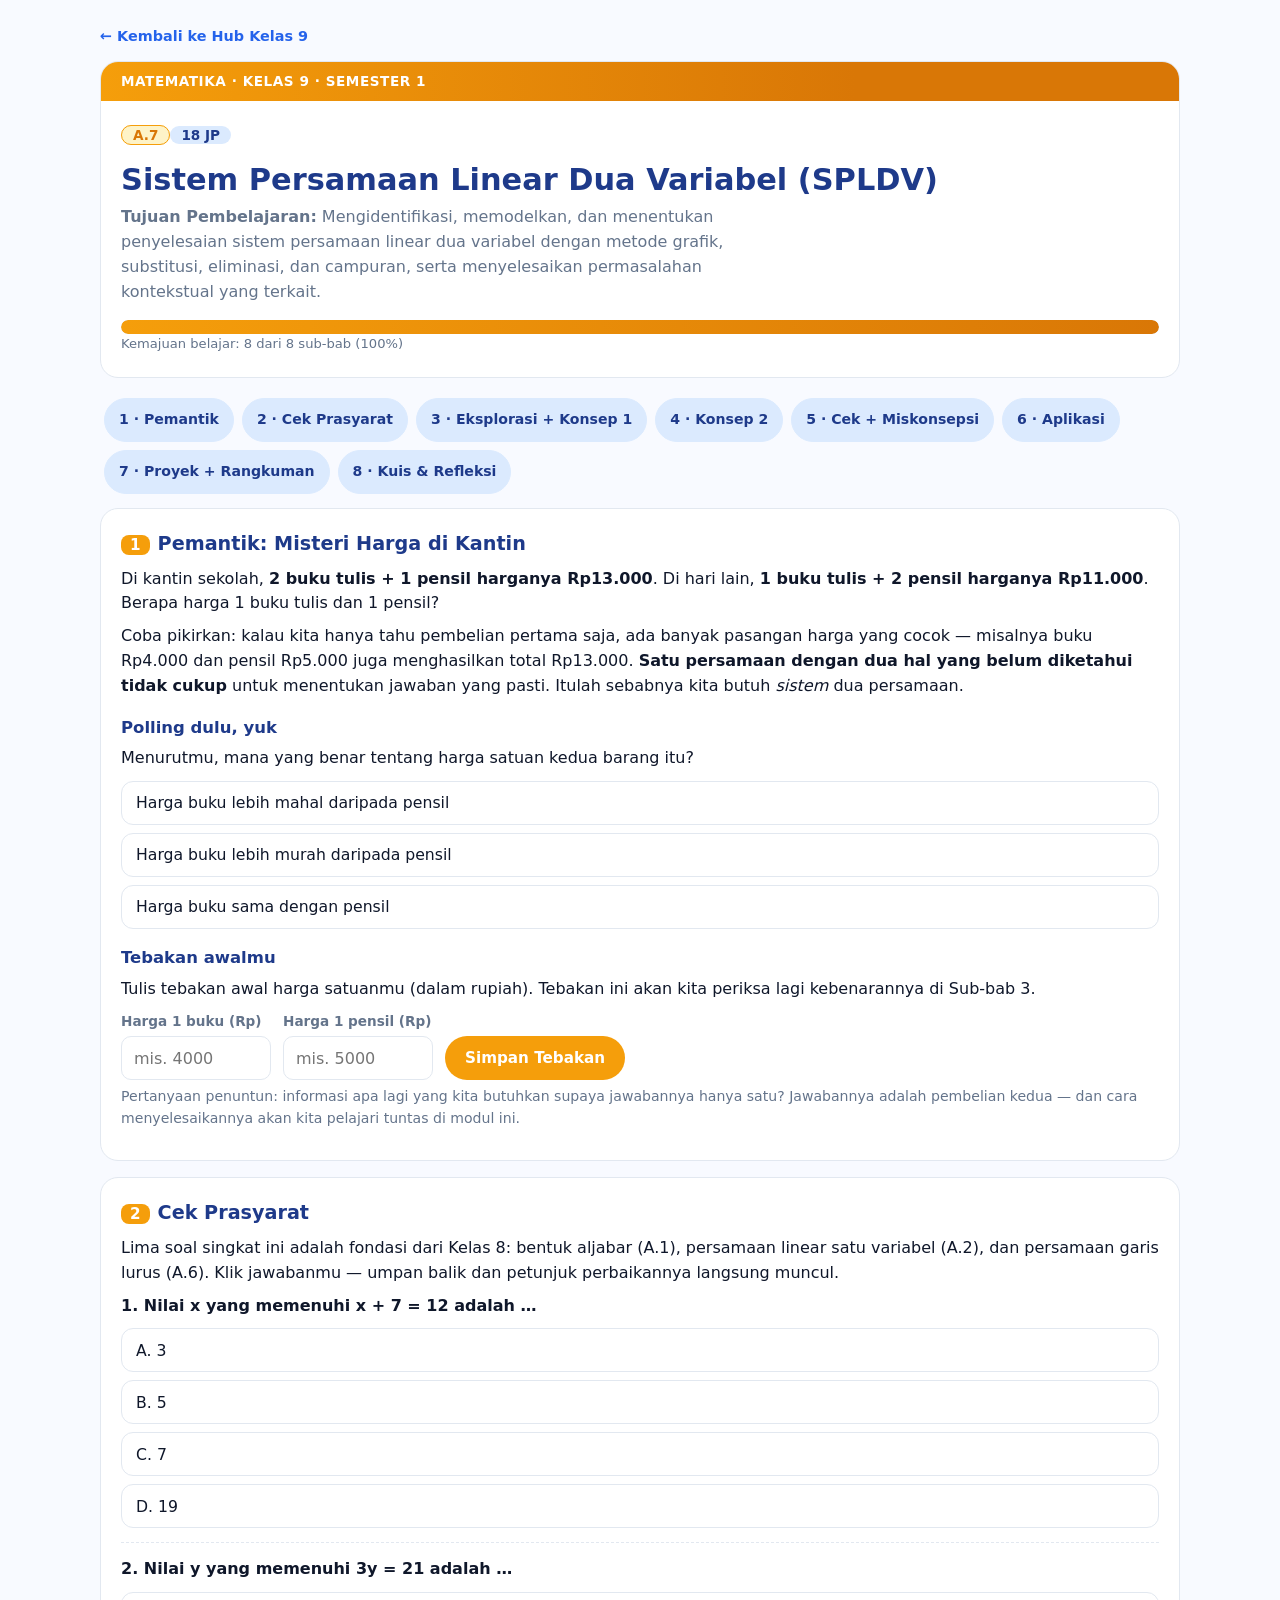
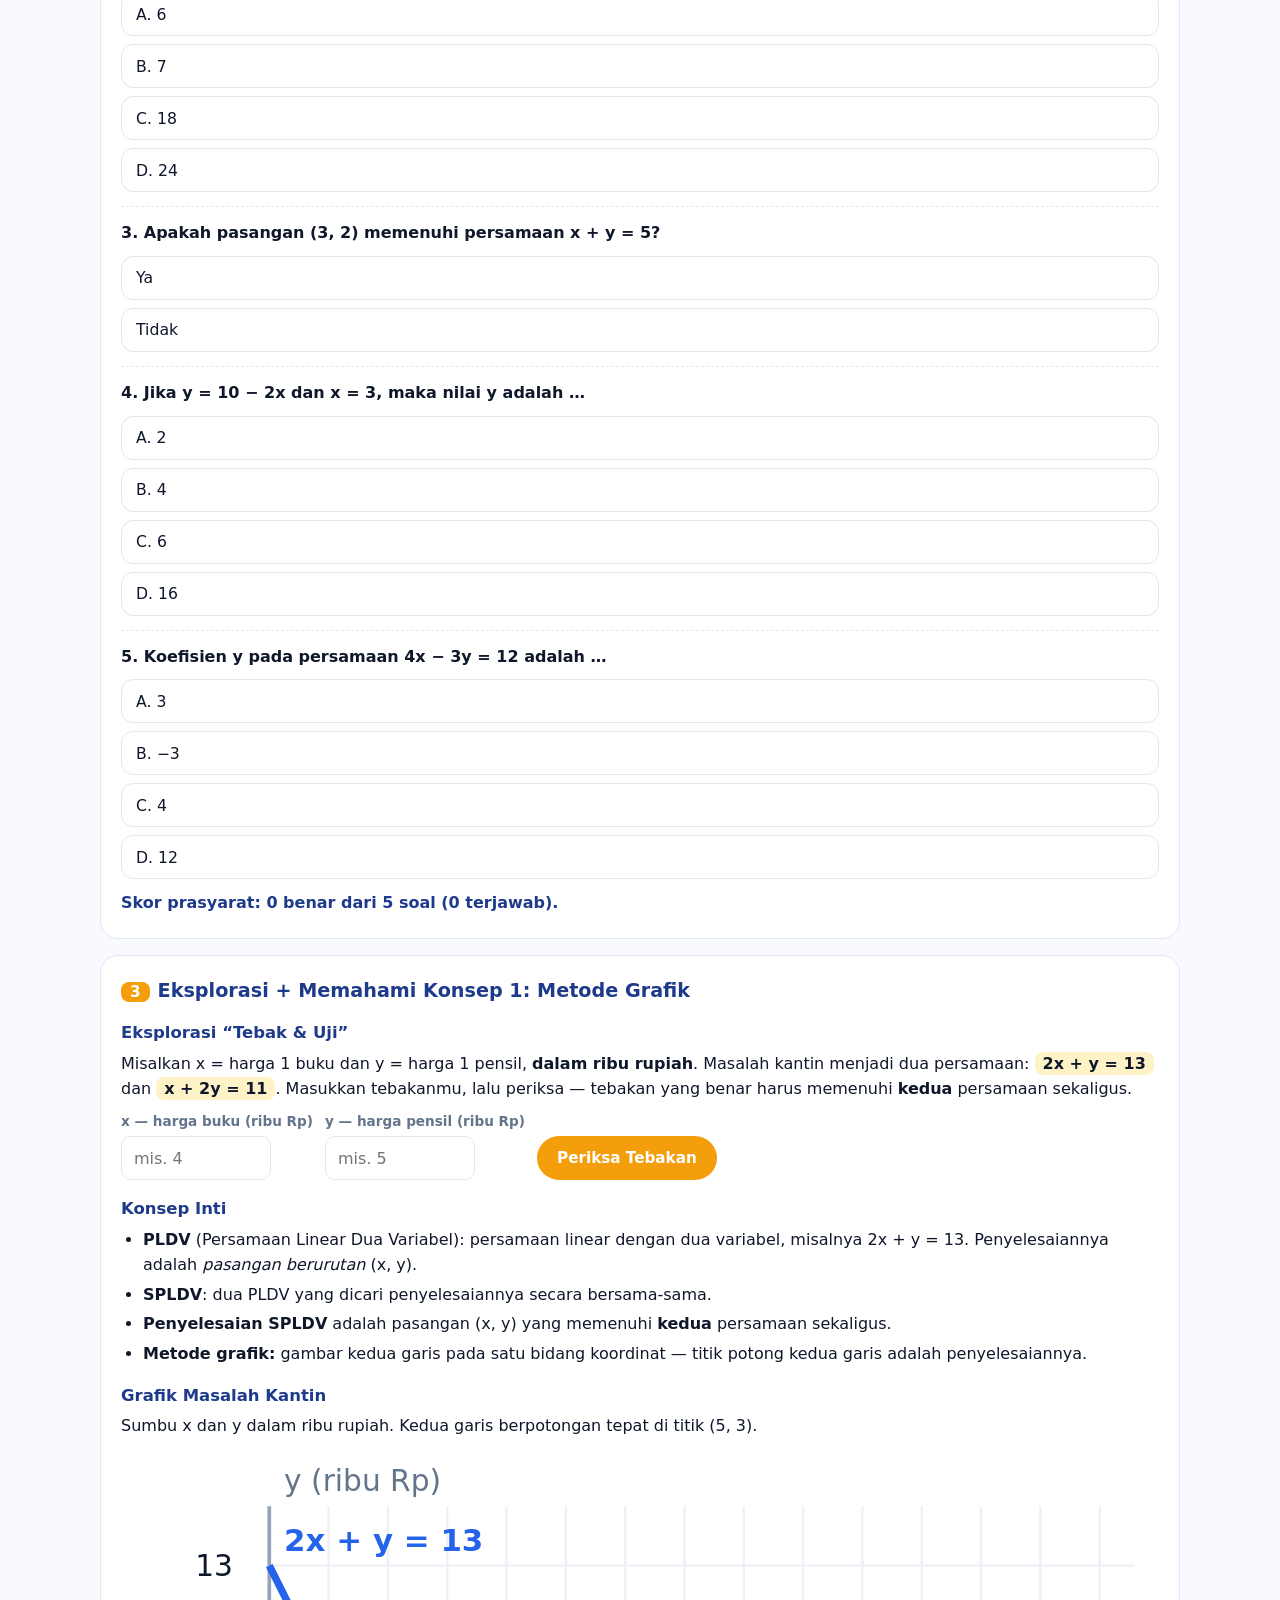
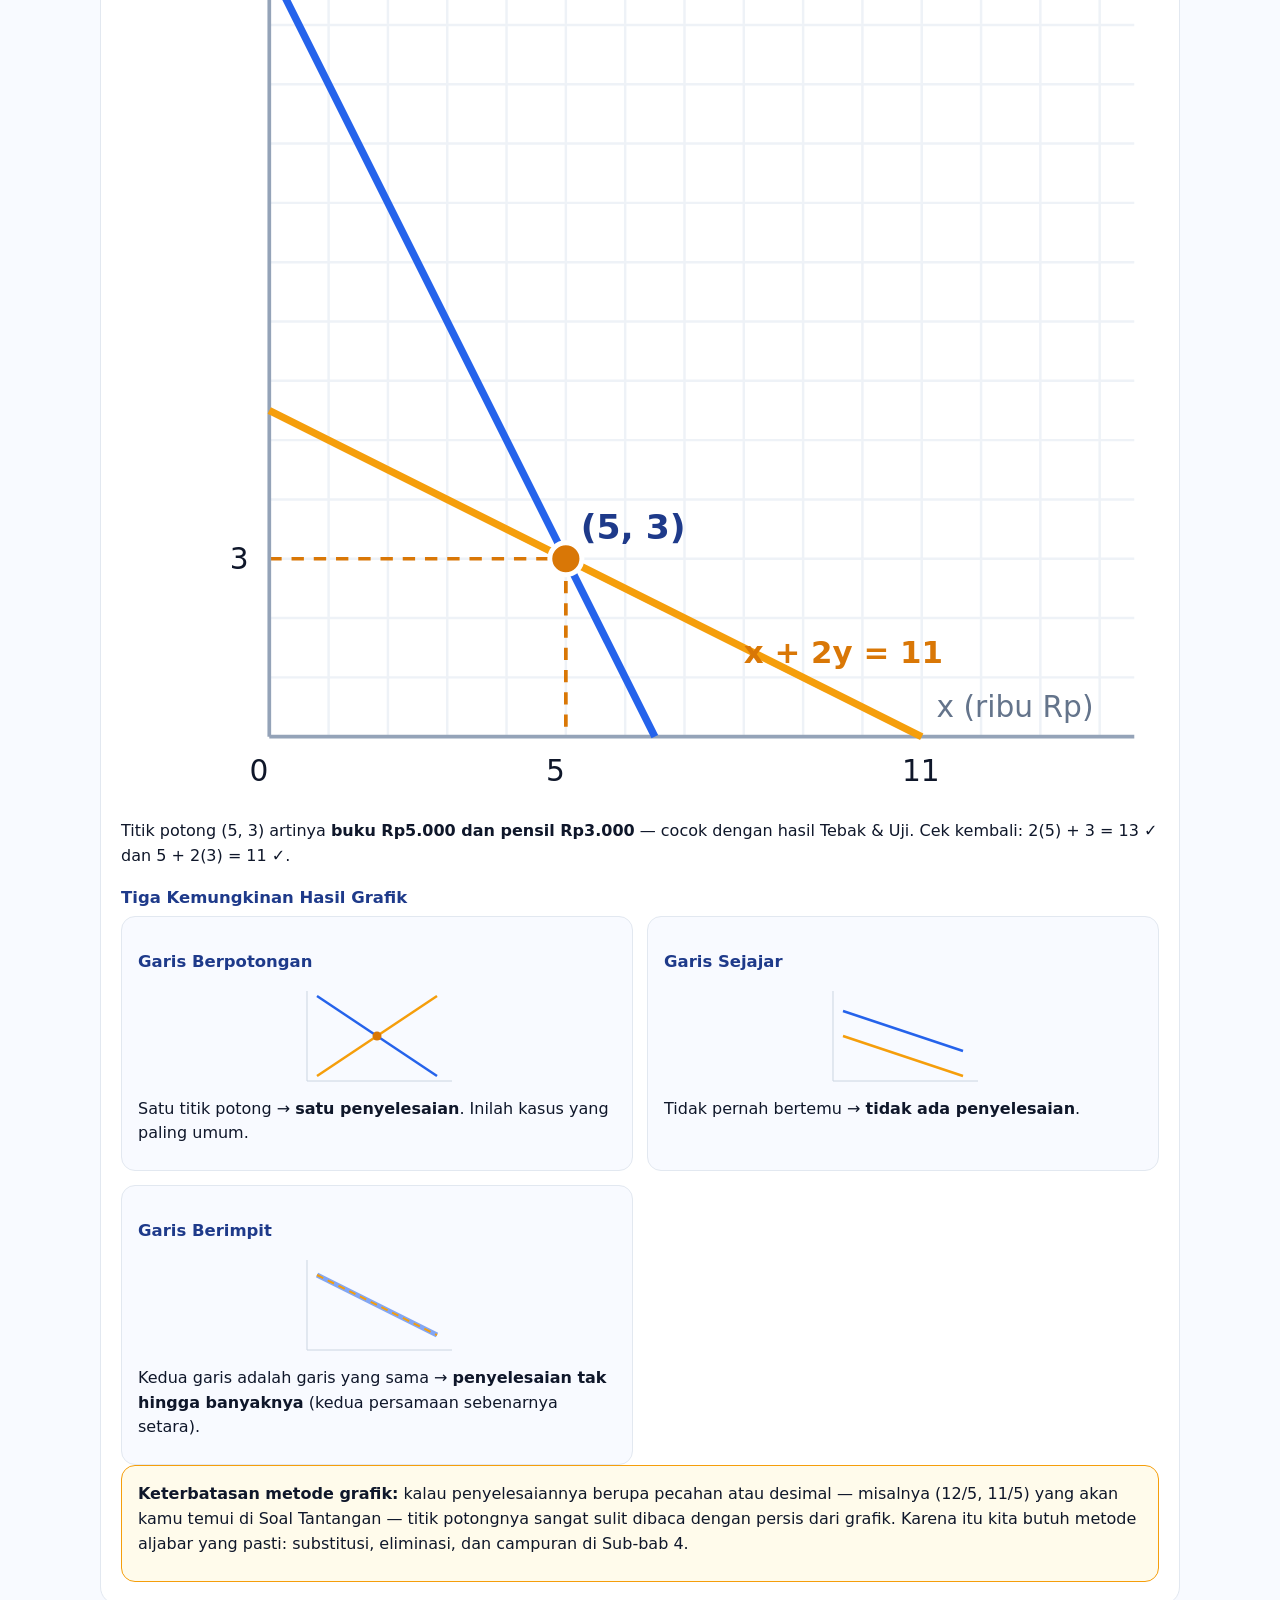
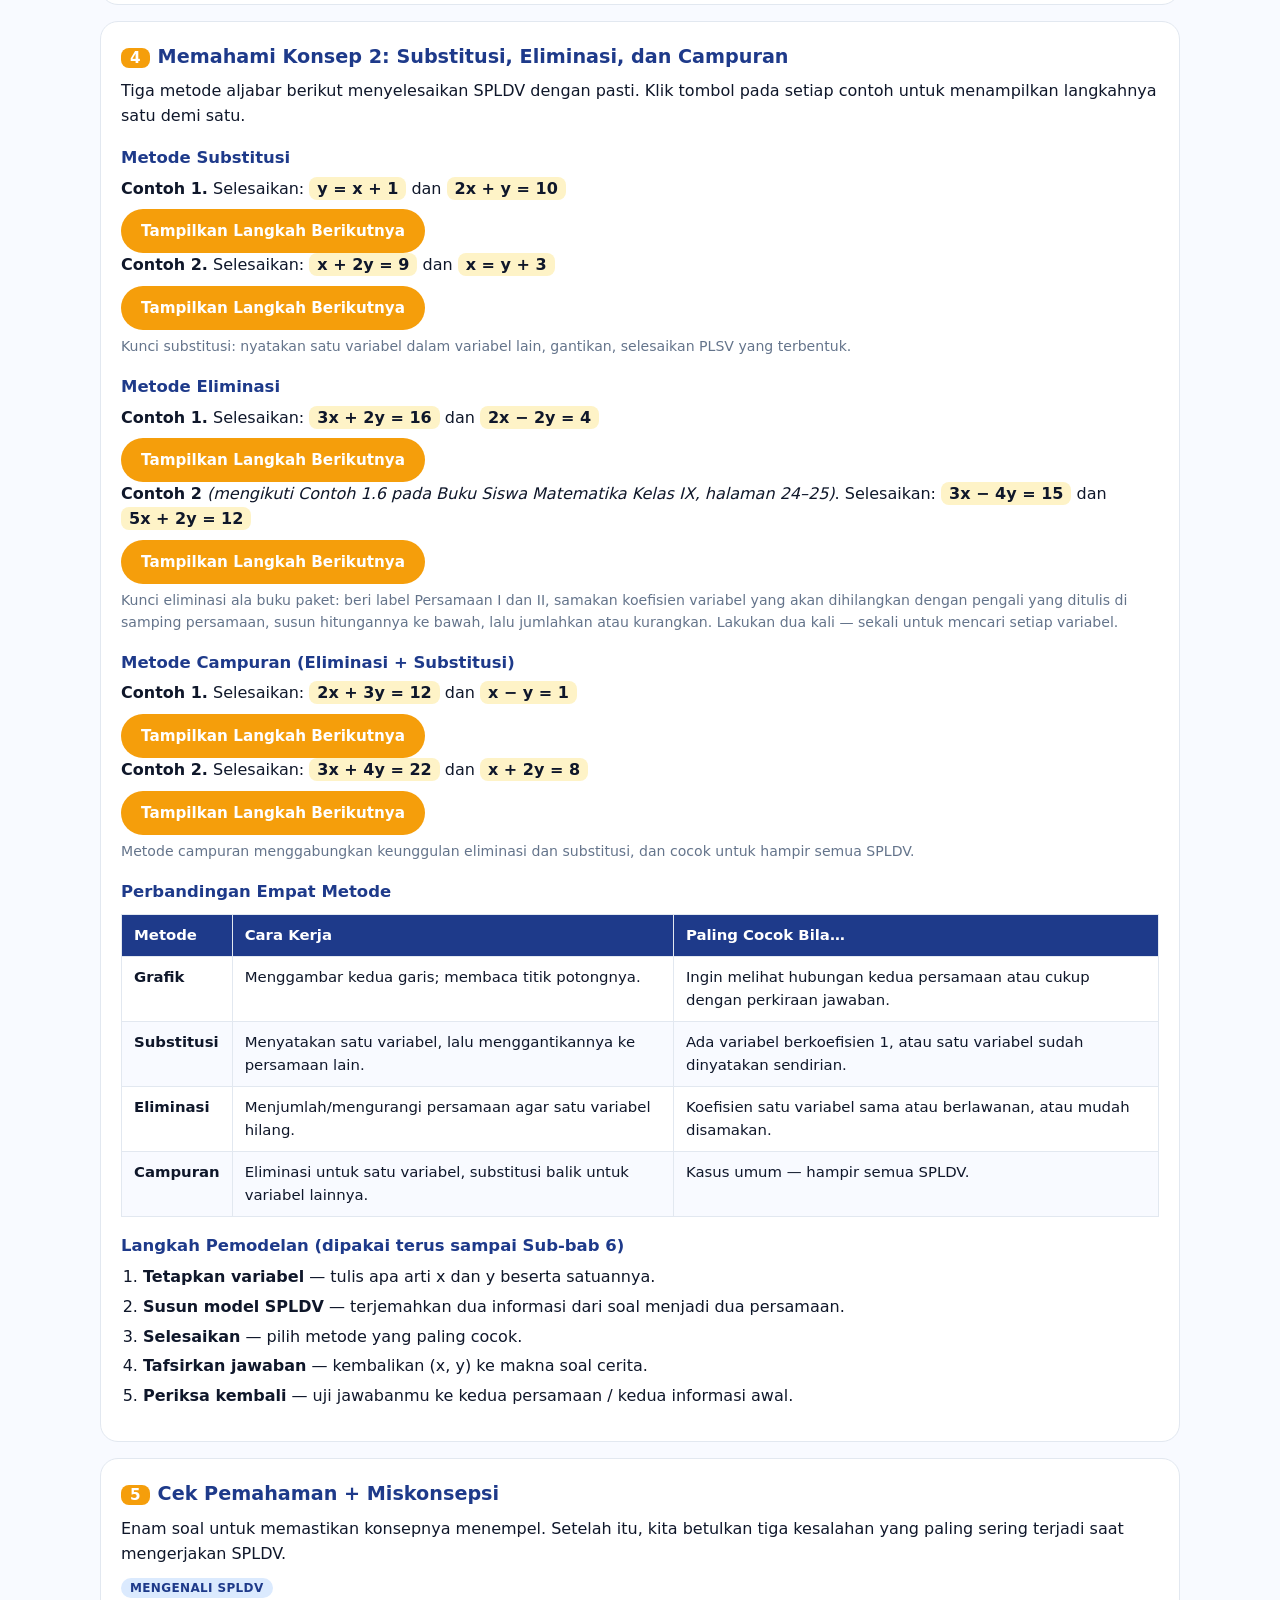
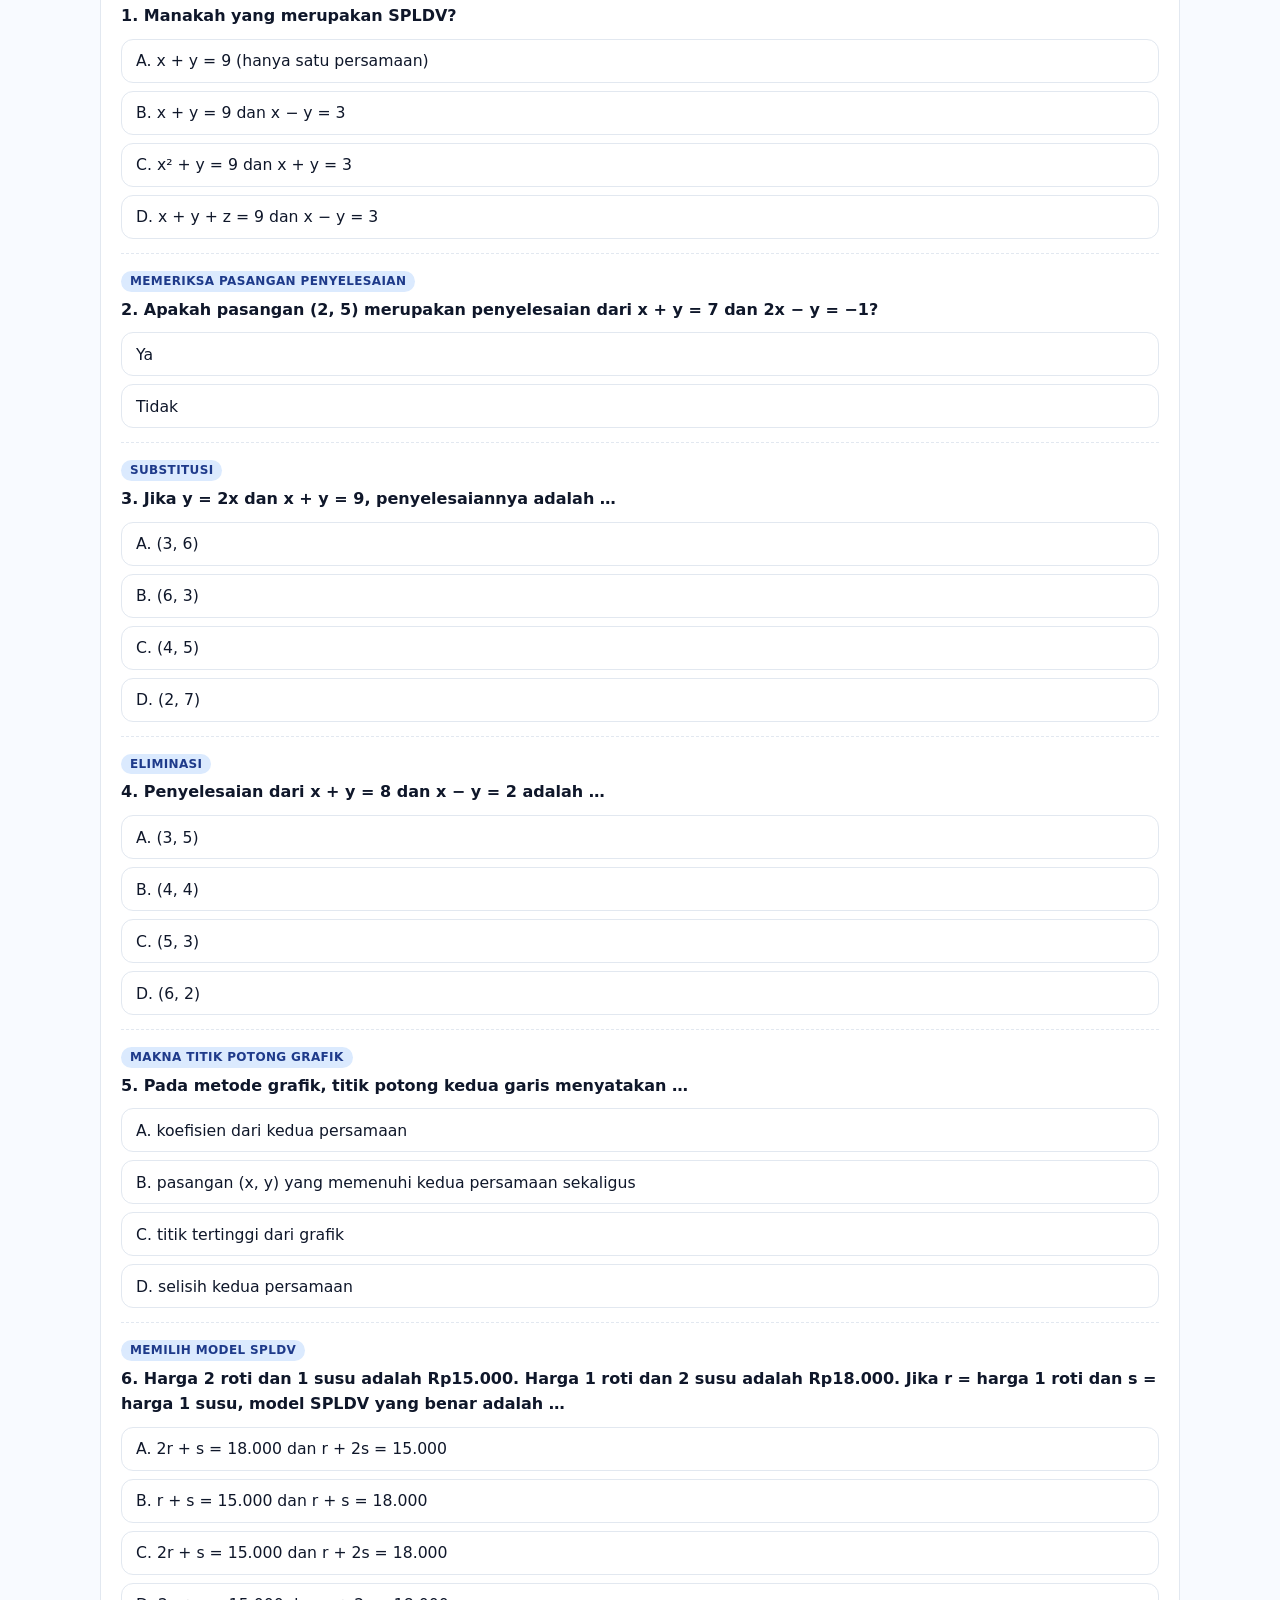
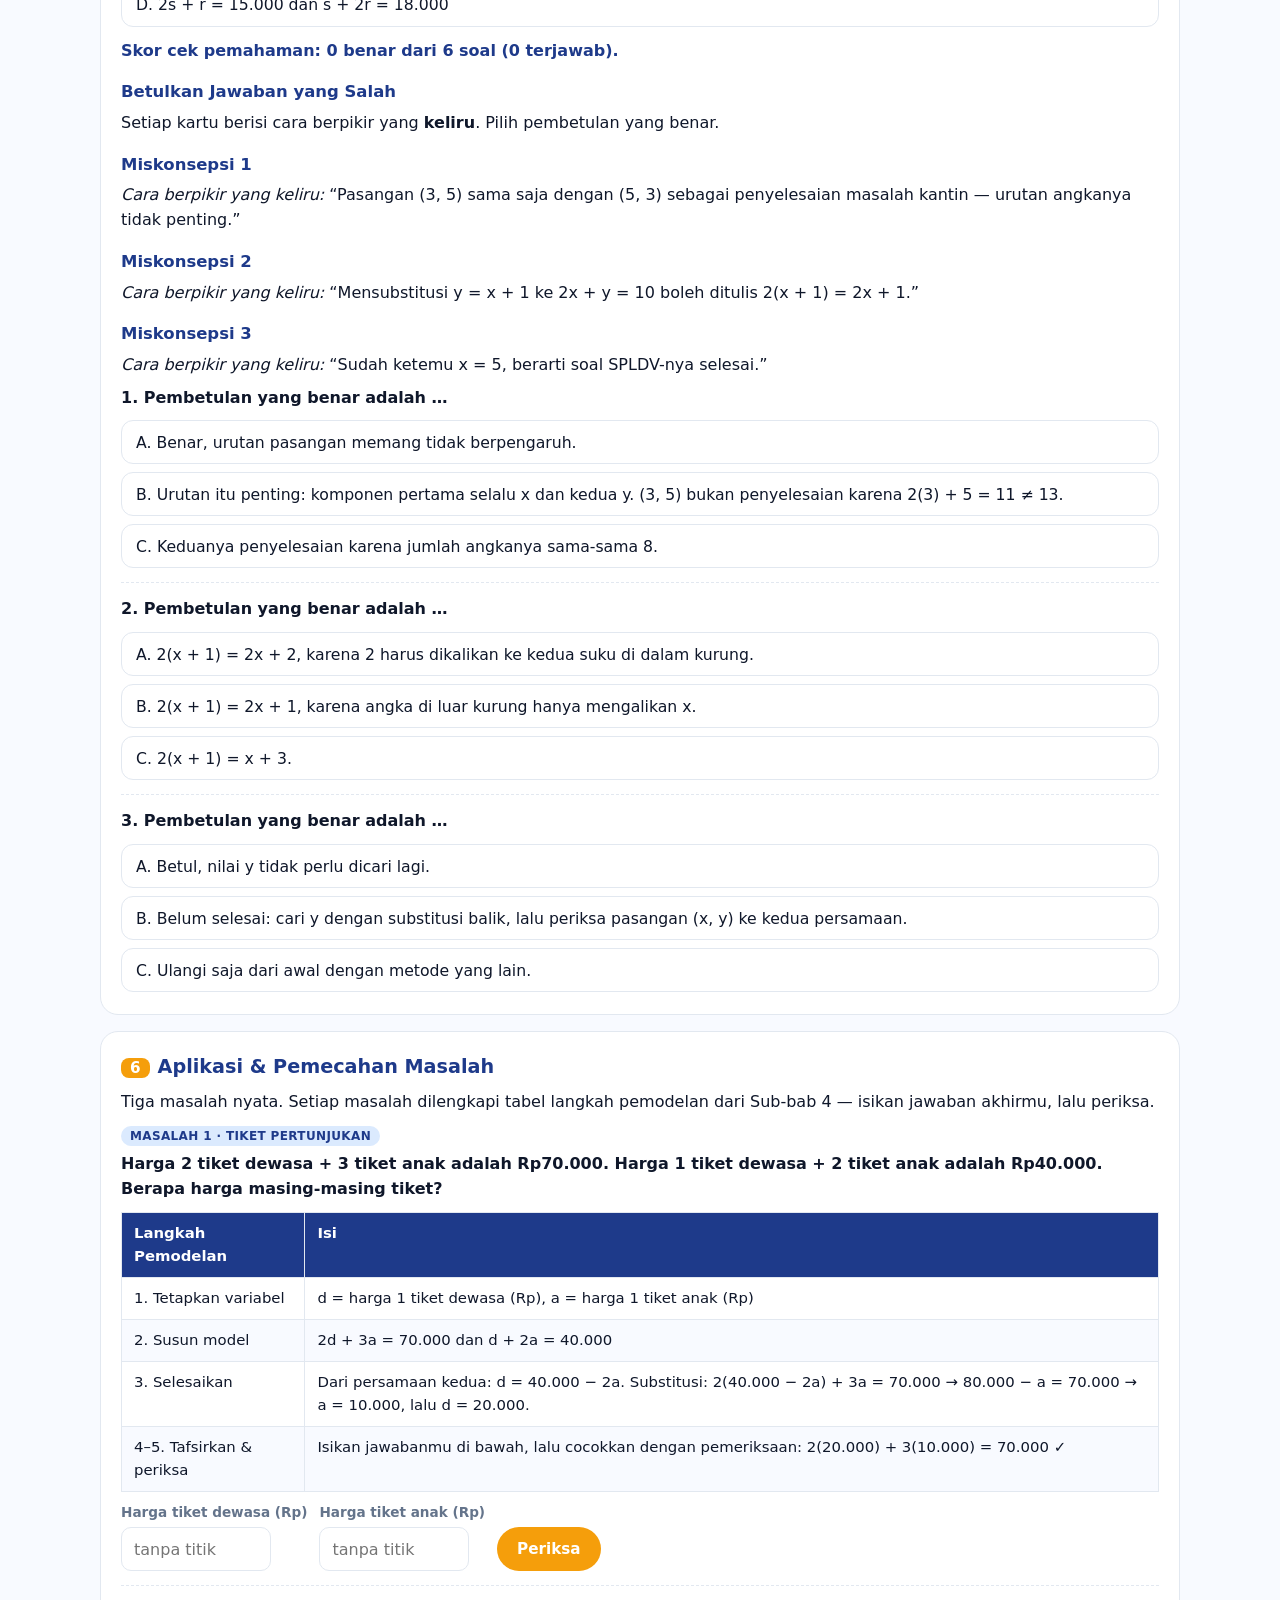
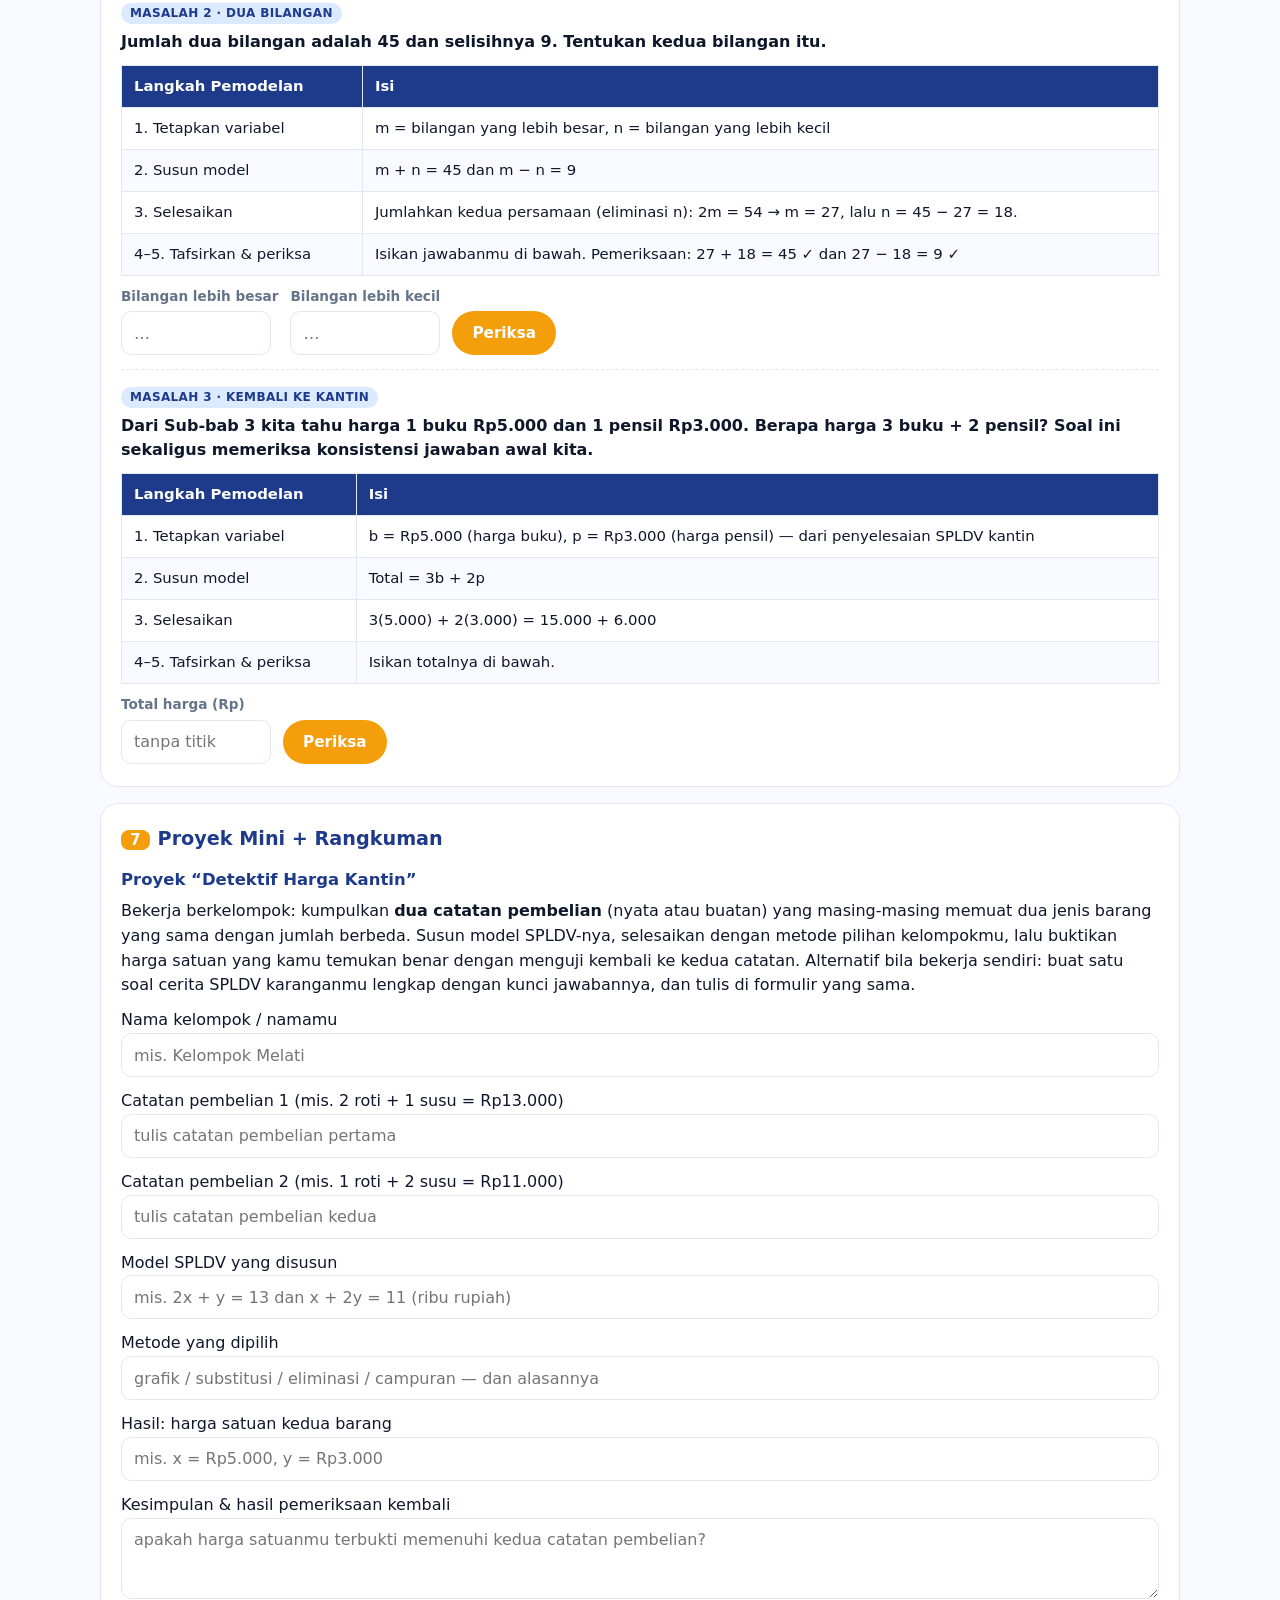
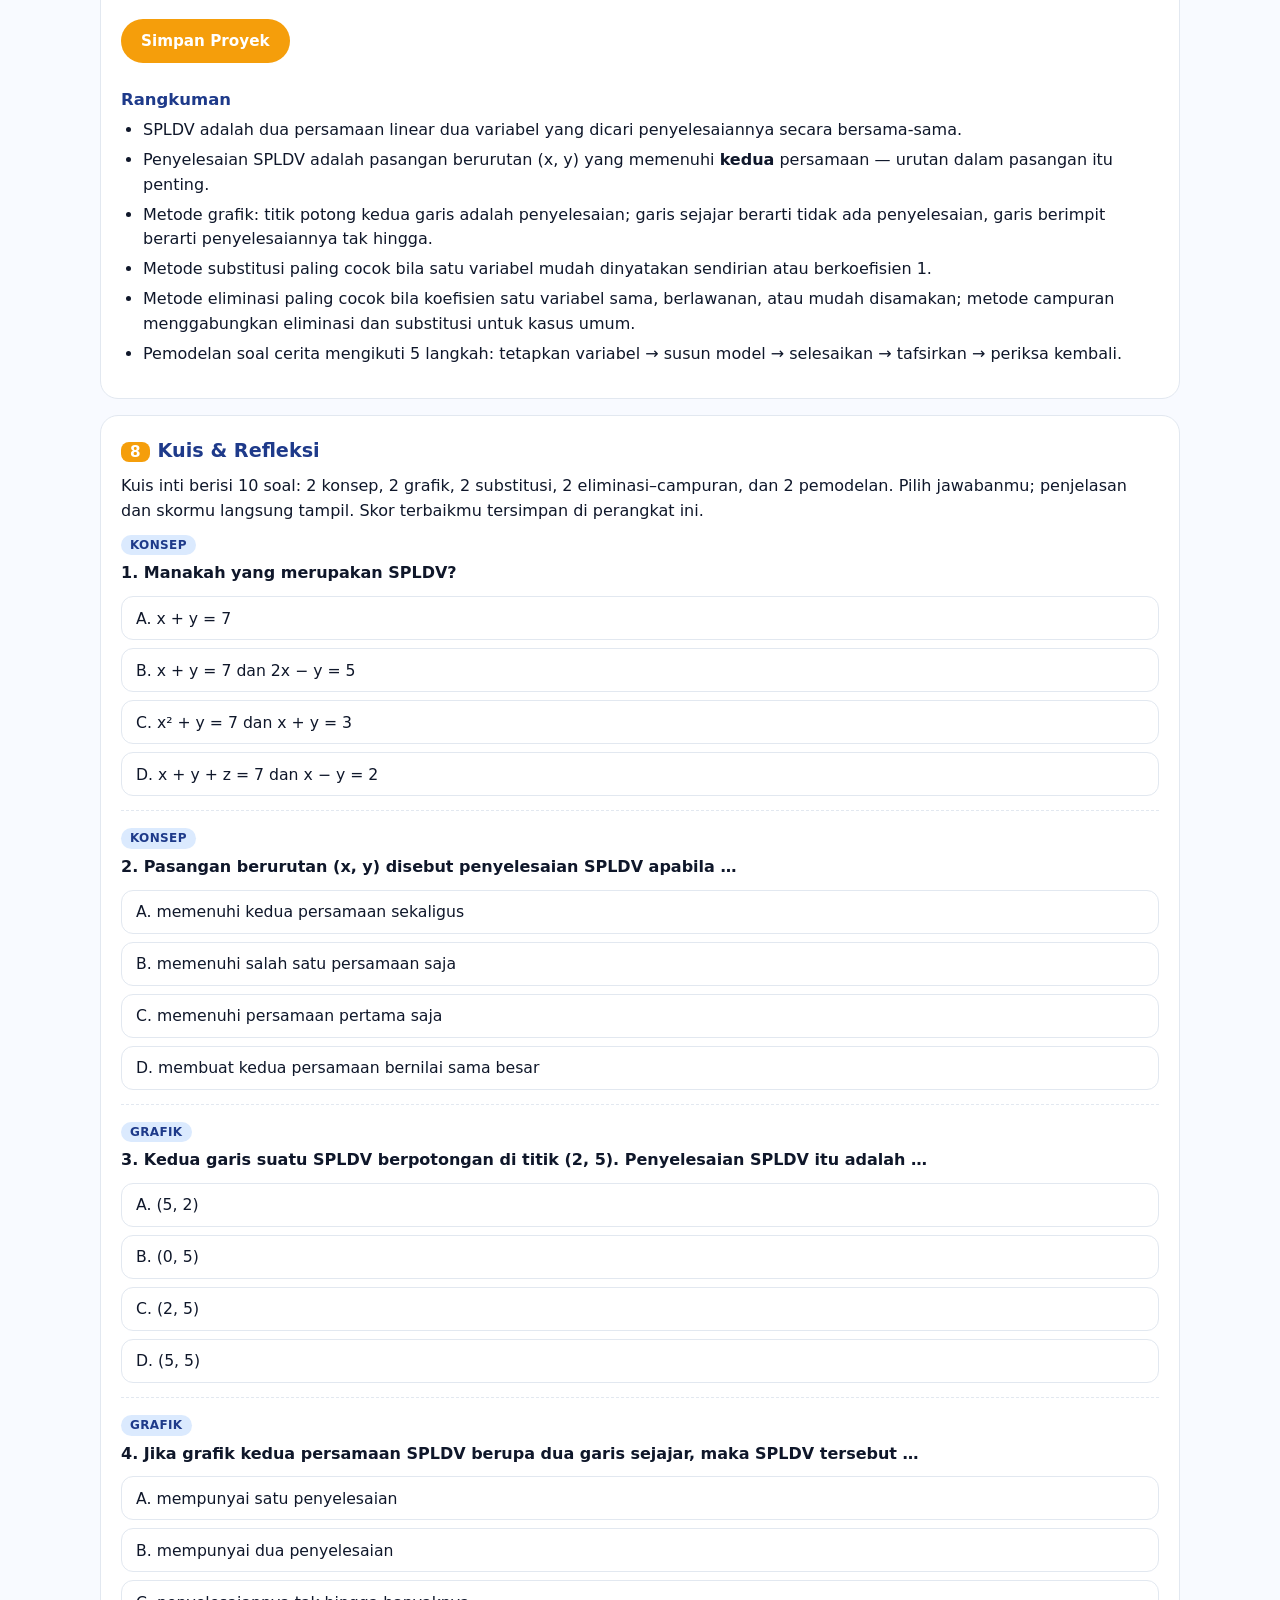
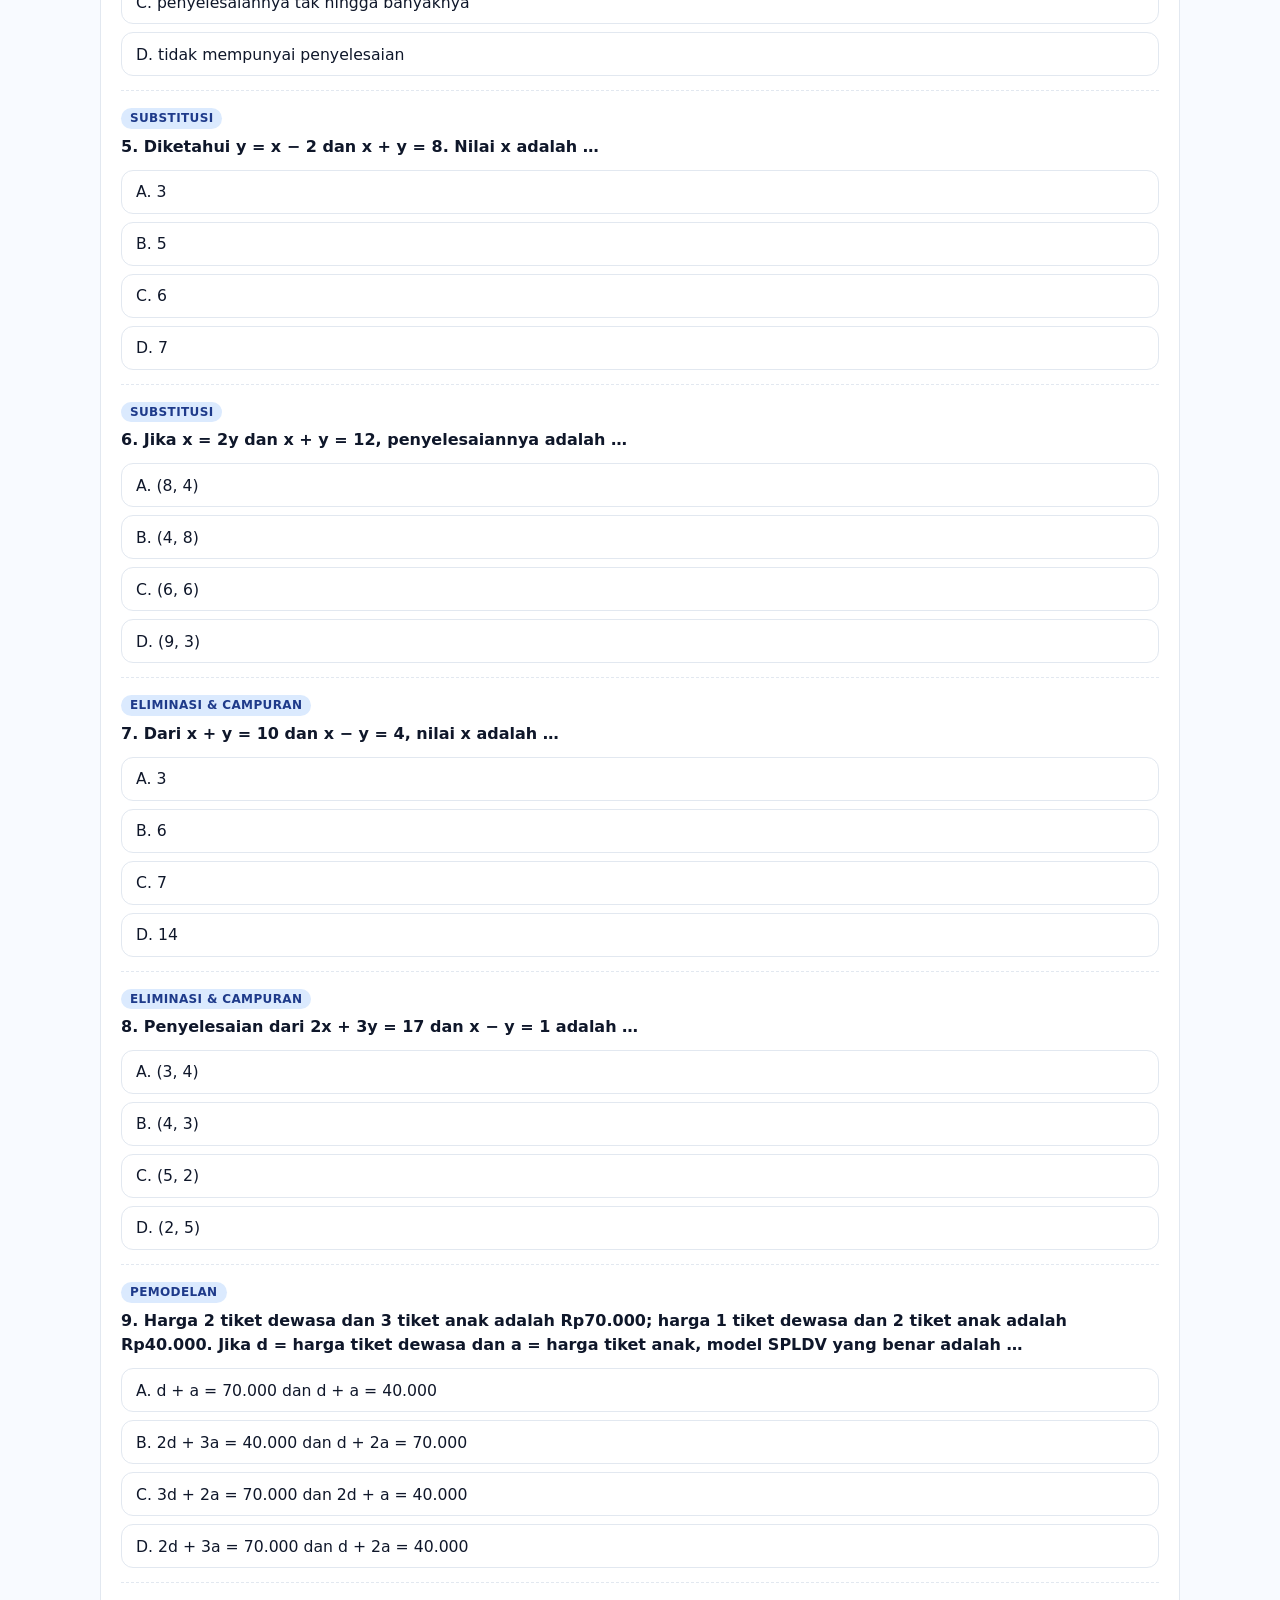
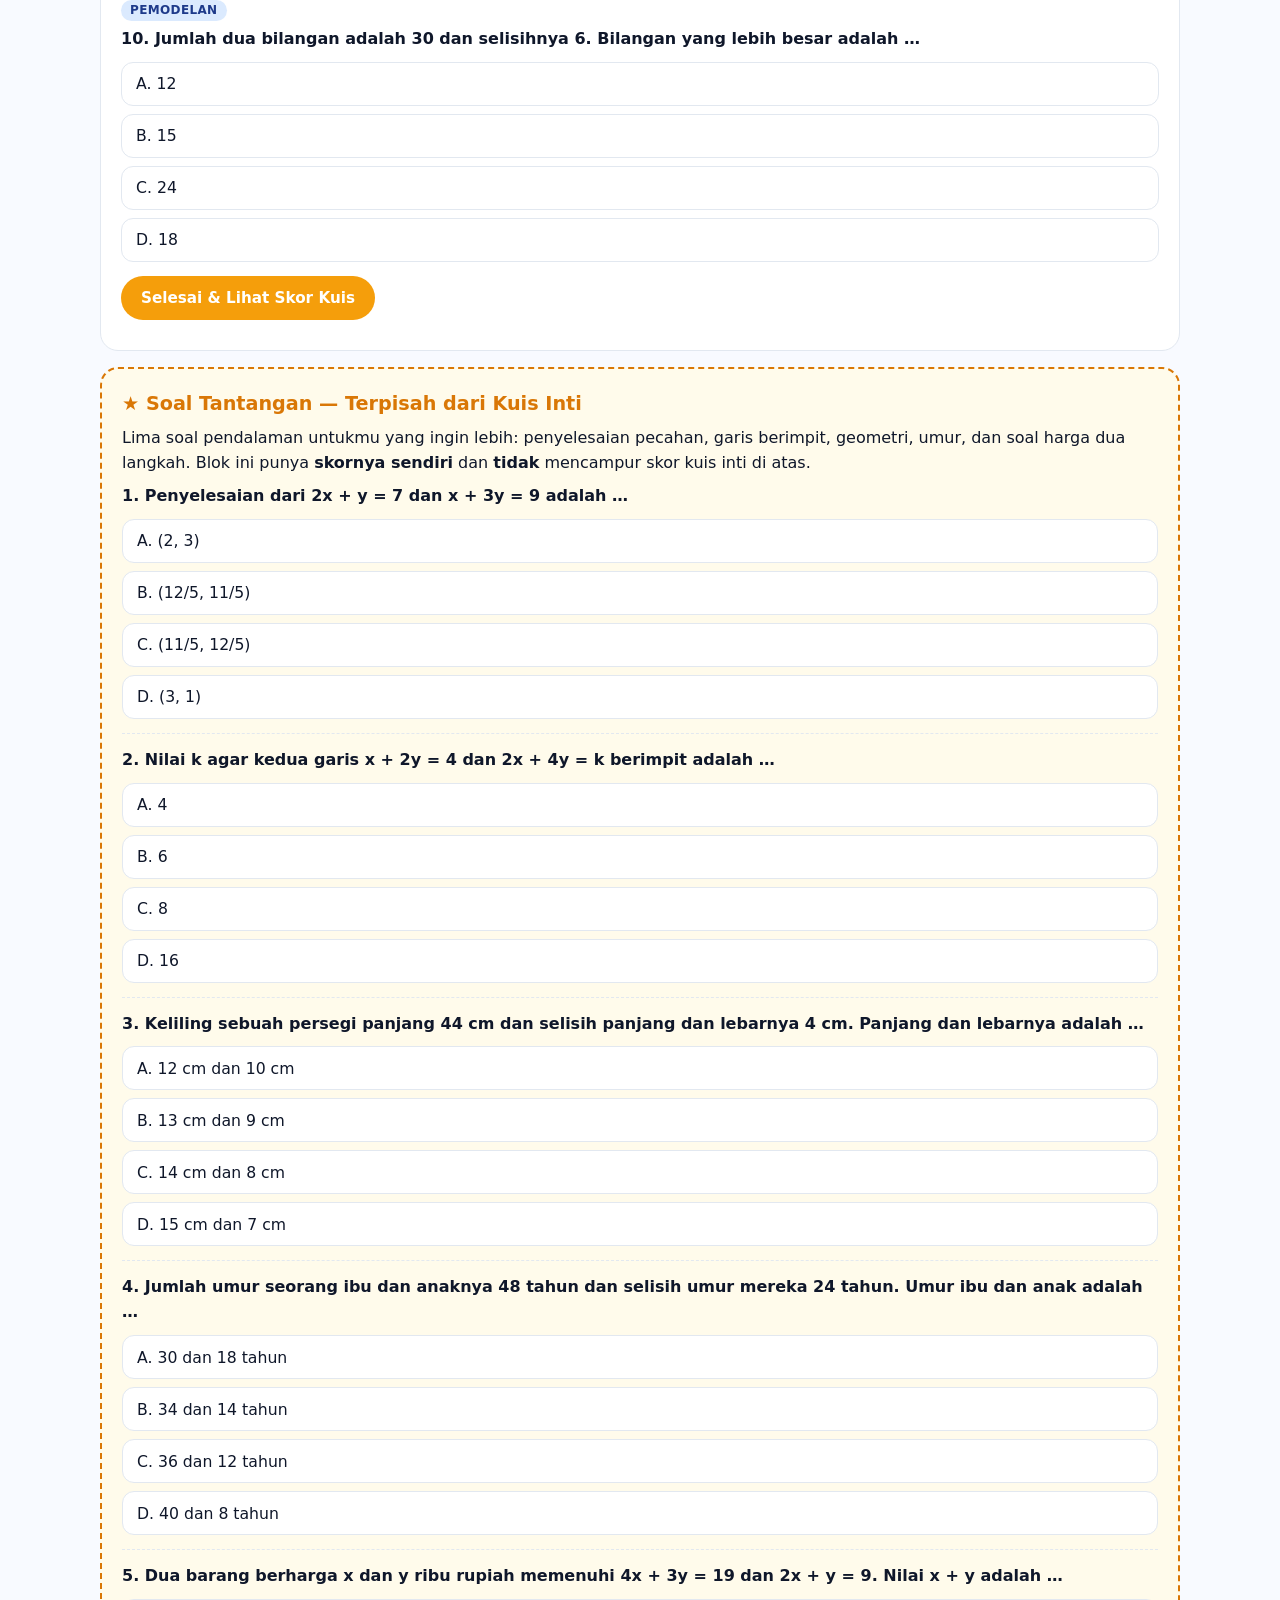
==== commit 10d6c4a2: "MPI Matematika Kelas 9: revisi A.7 Sub-bab 4 — dua contoh per metode, eliminasi tersusun ala buku pa" ====
--- a/kelas-9/a7-spldv/index.html
+++ b/kelas-9/a7-spldv/index.html
@@ -167,7 +167,7 @@
     <p>Tiga metode aljabar berikut menyelesaikan SPLDV dengan pasti. Klik tombol pada setiap contoh untuk menampilkan langkahnya satu demi satu.</p>
 
     <h3>Metode Substitusi</h3>
-    <p>Selesaikan: <span class="rumus">y = x + 1</span> dan <span class="rumus">2x + y = 10</span></p>
+    <p><b>Contoh 1.</b> Selesaikan: <span class="rumus">y = x + 1</span> dan <span class="rumus">2x + y = 10</span></p>
     <button class="btn btn-amber btn-langkah" data-target="langkah-substitusi">Tampilkan Langkah Berikutnya</button>
     <div id="langkah-substitusi">
       <div class="langkah"><p><b>Langkah 1:</b> Persamaan pertama sudah menyatakan y sendirian: y = x + 1.</p></div>
@@ -175,27 +175,71 @@
       <div class="langkah"><p><b>Langkah 3:</b> 3x + 1 = 10 → 3x = 9 → <b>x = 3</b>.</p></div>
       <div class="langkah"><p><b>Langkah 4:</b> Substitusi balik: y = 3 + 1 = <b>4</b>. Penyelesaiannya (3, 4). Periksa: 2(3) + 4 = 10 ✓.</p></div>
     </div>
+    <p><b>Contoh 2.</b> Selesaikan: <span class="rumus">x + 2y = 9</span> dan <span class="rumus">x = y + 3</span></p>
+    <button class="btn btn-amber btn-langkah" data-target="langkah-substitusi-2">Tampilkan Langkah Berikutnya</button>
+    <div id="langkah-substitusi-2">
+      <div class="langkah"><p><b>Langkah 1:</b> Kali ini persamaan kedua yang sudah menyatakan x sendirian: x = y + 3.</p></div>
+      <div class="langkah"><p><b>Langkah 2:</b> Gantikan x pada persamaan pertama: (y + 3) + 2y = 9.</p></div>
+      <div class="langkah"><p><b>Langkah 3:</b> 3y + 3 = 9 → 3y = 6 → <b>y = 2</b>.</p></div>
+      <div class="langkah"><p><b>Langkah 4:</b> Substitusi balik: x = 2 + 3 = <b>5</b>. Penyelesaiannya (5, 2). Periksa: 5 + 2(2) = 9 ✓.</p></div>
+    </div>
     <p class="remedial">Kunci substitusi: nyatakan satu variabel dalam variabel lain, gantikan, selesaikan PLSV yang terbentuk.</p>
 
     <h3>Metode Eliminasi</h3>
-    <p>Selesaikan: <span class="rumus">3x + 2y = 16</span> dan <span class="rumus">2x − 2y = 4</span></p>
+    <p><b>Contoh 1.</b> Selesaikan: <span class="rumus">3x + 2y = 16</span> dan <span class="rumus">2x − 2y = 4</span></p>
     <button class="btn btn-amber btn-langkah" data-target="langkah-eliminasi">Tampilkan Langkah Berikutnya</button>
     <div id="langkah-eliminasi">
-      <div class="langkah"><p><b>Langkah 1:</b> Koefisien y adalah +2 dan −2 — berlawanan, jadi kedua persamaan bisa langsung dijumlahkan.</p></div>
-      <div class="langkah"><p><b>Langkah 2:</b> (3x + 2x) + (2y − 2y) = 16 + 4 → 5x = 20 → <b>x = 4</b>. Variabel y hilang (tereliminasi).</p></div>
-      <div class="langkah"><p><b>Langkah 3:</b> Substitusi x = 4 ke persamaan pertama: 3(4) + 2y = 16 → 12 + 2y = 16 → 2y = 4 → <b>y = 2</b>.</p></div>
-      <div class="langkah"><p><b>Langkah 4:</b> Penyelesaiannya (4, 2). Periksa ke persamaan kedua: 2(4) − 2(2) = 4 ✓.</p></div>
-    </div>
-    <p class="remedial">Kunci eliminasi: samakan atau lawankan koefisien satu variabel — bila perlu kalikan dulu persamaannya — lalu jumlahkan atau kurangkan.</p>
+      <div class="langkah"><p><b>Langkah 1:</b> Beri label dulu, seperti di buku paket: <span class="rumus">3x + 2y = 16</span> adalah <b>Persamaan I</b> dan <span class="rumus">2x − 2y = 4</span> adalah <b>Persamaan II</b>. Pada metode eliminasi ala buku, kita mengeliminasi <b>dua kali</b>: pertama untuk mencari satu variabel, kedua untuk mencari variabel lainnya.</p></div>
+      <div class="langkah"><p><b>Langkah 2 — Eliminasi variabel x:</b> Persamaan I dikalikan 2 dan Persamaan II dikalikan 3, lalu kedua persamaan <b>dikurangkan</b>. Perhatikan susunan penulisannya, pengali ditulis di samping persamaan:</p>
+        <pre class="susun">3x + 2y = 16  ×2  6x + 4y = 32
+2x − 2y =  4  ×3  6x − 6y = 12
+                  ------------ −
+                  10y = 20</pre>
+        <p>Dari 10y = 20, diperoleh <b>y = 2</b>.</p></div>
+      <div class="langkah"><p><b>Langkah 3 — Eliminasi variabel y:</b> Koefisien y pada kedua persamaan sudah berlawanan (+2 dan −2), jadi Persamaan I dikalikan 1 dan Persamaan II dikalikan 1, lalu kedua persamaan <b>dijumlahkan</b>:</p>
+        <pre class="susun">3x + 2y = 16  ×1  3x + 2y = 16
+2x − 2y =  4  ×1  2x − 2y =  4
+                  ------------ +
+                  5x = 20</pre>
+        <p>Dari 5x = 20, diperoleh <b>x = 4</b>.</p></div>
+      <div class="langkah"><p><b>Langkah 4:</b> Jadi penyelesaiannya <b>(4, 2)</b>. Periksa: 3(4) + 2(2) = 16 ✓ dan 2(4) − 2(2) = 4 ✓.</p></div>
+    </div>
+    <p><b>Contoh 2</b> <i>(mengikuti Contoh 1.6 pada Buku Siswa Matematika Kelas IX, halaman 24–25)</i>. Selesaikan: <span class="rumus">3x − 4y = 15</span> dan <span class="rumus">5x + 2y = 12</span></p>
+    <button class="btn btn-amber btn-langkah" data-target="langkah-eliminasi-2">Tampilkan Langkah Berikutnya</button>
+    <div id="langkah-eliminasi-2">
+      <div class="langkah"><p><b>Langkah 1:</b> <span class="rumus">3x − 4y = 15</span> adalah <b>Persamaan I</b> dan <span class="rumus">5x + 2y = 12</span> adalah <b>Persamaan II</b>.</p></div>
+      <div class="langkah"><p><b>Langkah 2 — Eliminasi variabel x:</b> Persamaan I dikalikan 5 dan Persamaan II dikalikan 3, lalu kedua persamaan <b>dikurangkan</b>:</p>
+        <pre class="susun">3x − 4y = 15  ×5  15x − 20y = 75
+5x + 2y = 12  ×3  15x +  6y = 36
+                  -------------- −
+                  −26y = 39</pre>
+        <p>Dari −26y = 39, diperoleh y = −39/26 = <b>−1½</b>.</p></div>
+      <div class="langkah"><p><b>Langkah 3 — Eliminasi variabel y:</b> Persamaan I dikalikan 1 dan Persamaan II dikalikan 2, lalu kedua persamaan <b>dijumlahkan</b>:</p>
+        <pre class="susun">3x − 4y = 15  ×1  3x − 4y = 15
+5x + 2y = 12  ×2  10x + 4y = 24
+                  ------------- +
+                  13x = 39</pre>
+        <p>Dari 13x = 39, diperoleh <b>x = 3</b>.</p></div>
+      <div class="langkah"><p><b>Langkah 4:</b> Jadi penyelesaiannya <b>(3, −1½)</b> — perhatikan, jawaban eliminasi bisa berupa pecahan. Periksa: 3(3) − 4(−1½) = 9 + 6 = 15 ✓ dan 5(3) + 2(−1½) = 15 − 3 = 12 ✓.</p></div>
+    </div>
+    <p class="remedial">Kunci eliminasi ala buku paket: beri label Persamaan I dan II, samakan koefisien variabel yang akan dihilangkan dengan pengali yang ditulis di samping persamaan, susun hitungannya ke bawah, lalu jumlahkan atau kurangkan. Lakukan dua kali — sekali untuk mencari setiap variabel.</p>
 
     <h3>Metode Campuran (Eliminasi + Substitusi)</h3>
-    <p>Selesaikan: <span class="rumus">2x + 3y = 12</span> dan <span class="rumus">x − y = 1</span></p>
+    <p><b>Contoh 1.</b> Selesaikan: <span class="rumus">2x + 3y = 12</span> dan <span class="rumus">x − y = 1</span></p>
     <button class="btn btn-amber btn-langkah" data-target="langkah-campuran">Tampilkan Langkah Berikutnya</button>
     <div id="langkah-campuran">
       <div class="langkah"><p><b>Langkah 1:</b> Eliminasi x dulu. Kalikan persamaan kedua dengan 2: 2x − 2y = 2.</p></div>
       <div class="langkah"><p><b>Langkah 2:</b> Kurangkan dari persamaan pertama: (2x + 3y) − (2x − 2y) = 12 − 2 → 5y = 10 → <b>y = 2</b>.</p></div>
       <div class="langkah"><p><b>Langkah 3:</b> Substitusi y = 2 ke x − y = 1: x − 2 = 1 → <b>x = 3</b>.</p></div>
       <div class="langkah"><p><b>Langkah 4:</b> Penyelesaiannya (3, 2). Periksa: 2(3) + 3(2) = 12 ✓ dan 3 − 2 = 1 ✓.</p></div>
+    </div>
+    <p><b>Contoh 2.</b> Selesaikan: <span class="rumus">3x + 4y = 22</span> dan <span class="rumus">x + 2y = 8</span></p>
+    <button class="btn btn-amber btn-langkah" data-target="langkah-campuran-2">Tampilkan Langkah Berikutnya</button>
+    <div id="langkah-campuran-2">
+      <div class="langkah"><p><b>Langkah 1:</b> Eliminasi y dulu. Kalikan persamaan kedua dengan 2: 2x + 4y = 16.</p></div>
+      <div class="langkah"><p><b>Langkah 2:</b> Kurangkan persamaan pertama dengan hasil itu: (3x + 4y) − (2x + 4y) = 22 − 16 → <b>x = 6</b>.</p></div>
+      <div class="langkah"><p><b>Langkah 3:</b> Substitusi x = 6 ke x + 2y = 8: 6 + 2y = 8 → 2y = 2 → <b>y = 1</b>.</p></div>
+      <div class="langkah"><p><b>Langkah 4:</b> Penyelesaiannya (6, 1). Periksa: 3(6) + 4(1) = 22 ✓ dan 6 + 2(1) = 8 ✓.</p></div>
     </div>
     <p class="remedial">Metode campuran menggabungkan keunggulan eliminasi dan substitusi, dan cocok untuk hampir semua SPLDV.</p>
 
--- a/kelas-9/a7-spldv/style.css
+++ b/kelas-9/a7-spldv/style.css
@@ -87,6 +87,10 @@
 .langkah.tampil{display:block;}
 .langkah p{margin-bottom:4px;}
 
+/* ===== Susunan hitung eliminasi ala buku (bertumpuk) ===== */
+.susun{font-family:ui-monospace,SFMono-Regular,Menlo,Consolas,"Courier New",monospace; font-size:.92rem; line-height:1.75; background:#fff; border:1px solid var(--garis); border-radius:10px; padding:12px 14px; margin-top:8px; overflow-x:auto; white-space:pre;}
+@media (max-width:480px){ .susun{font-size:.76rem; padding:10px;} }
+
 /* ===== Kartu kasus grafik & tantangan ===== */
 .kartu-kasus h3{margin-top:0;}
 .kartu-kasus svg{display:block; margin:6px auto;}
